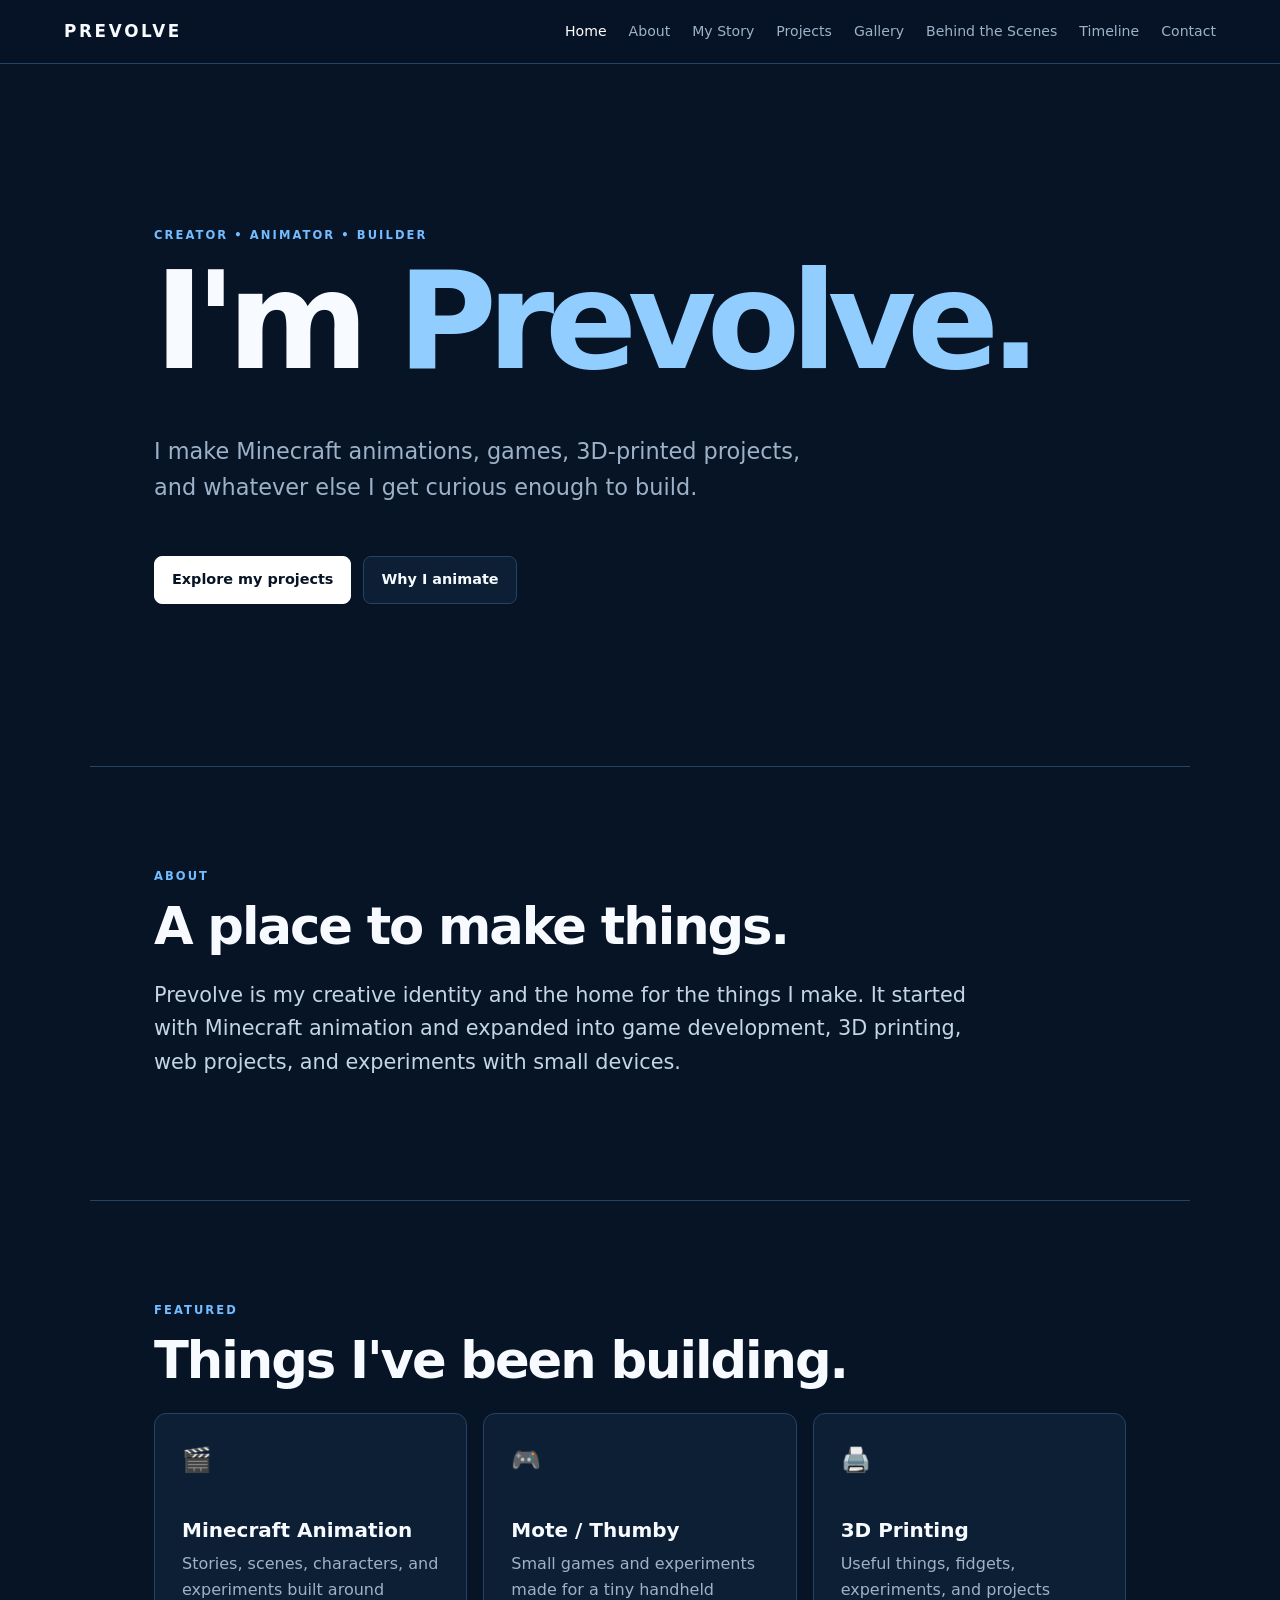
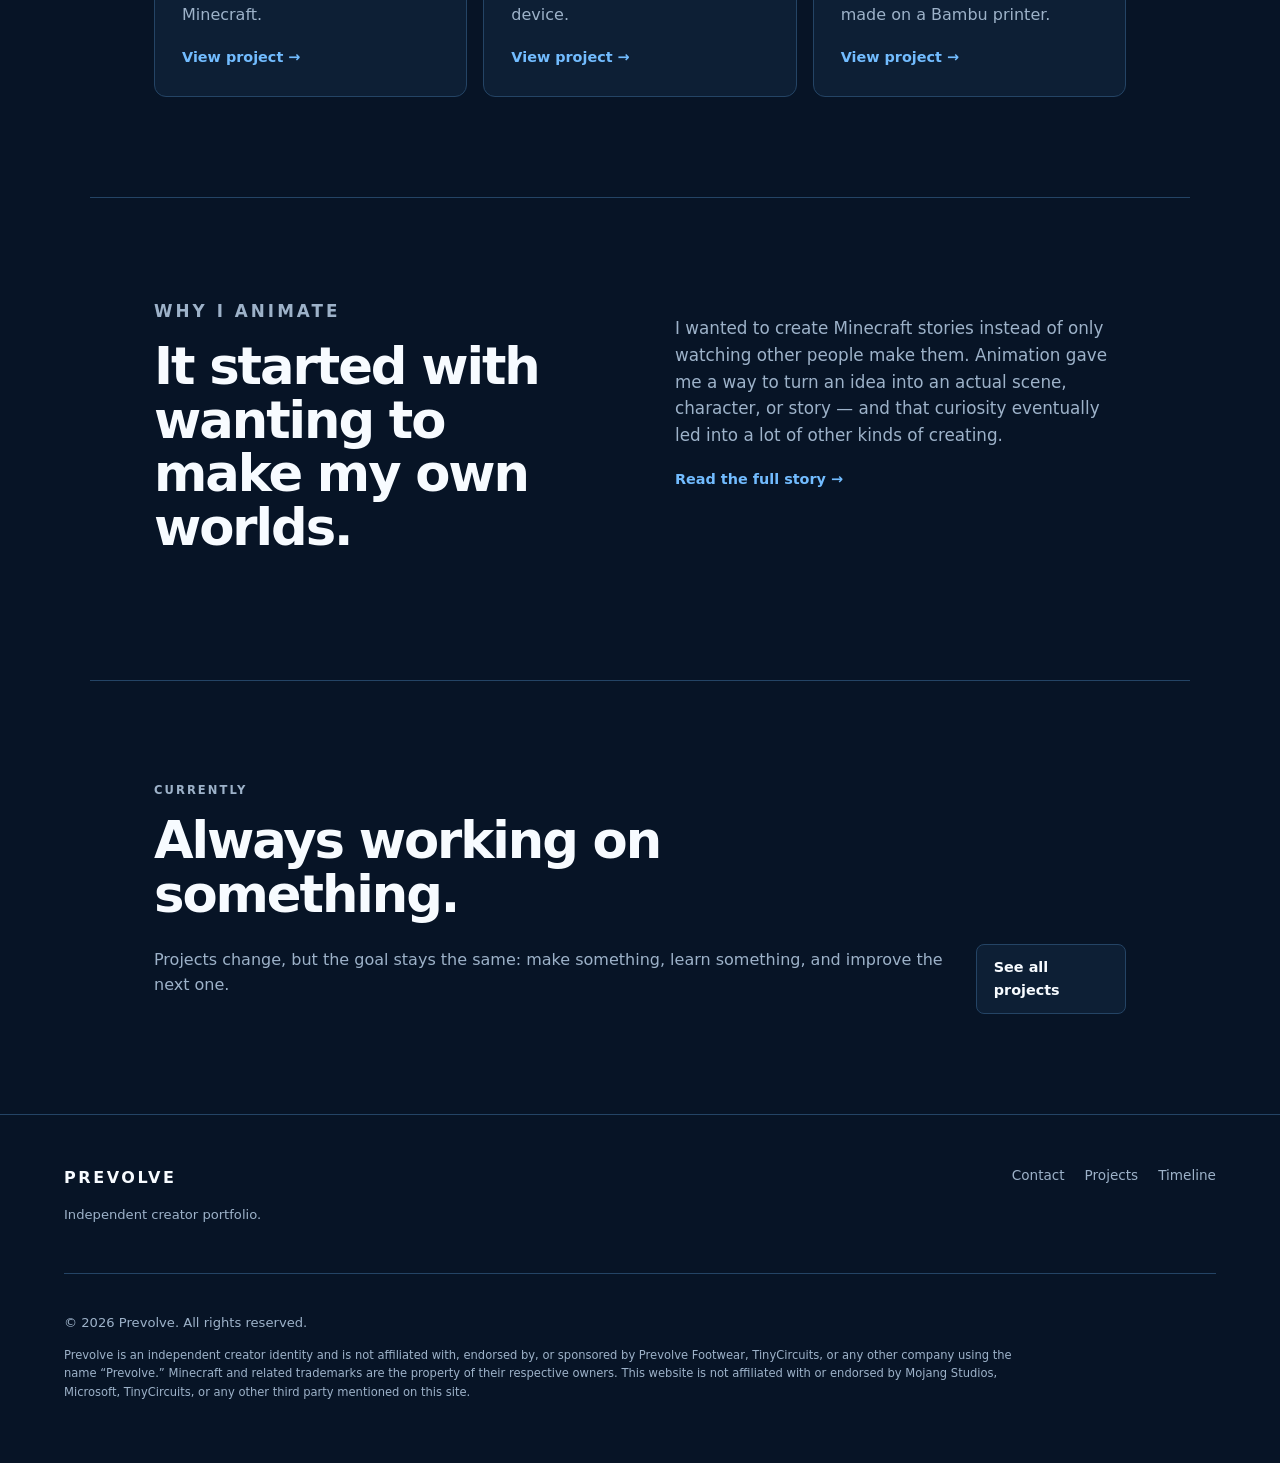
==== index.html @ 98e34e97 "Use matching project icons and add TinyCircuits disclaimer" ====
<!doctype html>
<html lang="en">
<head>
  <meta charset="utf-8">
  <meta name="viewport" content="width=device-width, initial-scale=1">
  <meta name="description" content="About Prevolve — animation, games, 3D printing, and creative projects.">
  <title>Prevolve — Creator & Projects</title>
  <link rel="stylesheet" href="style.css">
</head>
<body>
  <header class="site-header">
    <a class="brand" href="index.html">PREVOLVE</a>
    <button class="menu-toggle" aria-label="Open navigation">☰</button>
    <nav class="nav" aria-label="Main navigation">
      <a class="active" href="index.html">Home</a>
      <a href="about.html">About</a>
      <a href="story.html">My Story</a>
      <a href="projects.html">Projects</a>
      <a href="gallery.html">Gallery</a>
      <a href="behind-the-scenes.html">Behind the Scenes</a>
      <a href="timeline.html">Timeline</a>
      <a href="contact.html">Contact</a>
    </nav>
  </header>

  <main>
    <section class="hero">
      <p class="eyebrow">CREATOR • ANIMATOR • BUILDER</p>
      <h1>I'm <span>Prevolve.</span></h1>
      <p class="hero-text">I make Minecraft animations, games, 3D-printed projects, and whatever else I get curious enough to build.</p>
      <div class="buttons">
        <a class="button primary" href="projects.html">Explore my projects</a>
        <a class="button" href="story.html">Why I animate</a>
      </div>
    </section>

    <section class="section">
      <div class="section-heading"><p class="eyebrow">ABOUT</p><h2>A place to make things.</h2></div>
      <p class="large-copy">Prevolve is my creative identity and the home for the things I make. It started with Minecraft animation and expanded into game development, 3D printing, web projects, and experiments with small devices.</p>
    </section>

    <section class="section">
      <div class="section-heading"><p class="eyebrow">FEATURED</p><h2>Things I've been building.</h2></div>
      <div class="cards three">
        <a class="card" href="projects.html#animation"><span class="card-icon" aria-hidden="true">🎬</span><h3>Minecraft Animation</h3><p>Stories, scenes, characters, and experiments built around Minecraft.</p><span class="card-link">View project →</span></a>
        <a class="card" href="projects.html#mote"><span class="card-icon" aria-hidden="true">🎮</span><h3>Mote / Thumby</h3><p>Small games and experiments made for a tiny handheld device.</p><span class="card-link">View project →</span></a>
        <a class="card" href="projects.html#printing"><span class="card-icon" aria-hidden="true">🖨️</span><h3>3D Printing</h3><p>Useful things, fidgets, experiments, and projects made on a Bambu printer.</p><span class="card-link">View project →</span></a>
      </div>
    </section>

    <section class="section split">
      <div><p class="eyebrow">WHY I ANIMATE</p><h2>It started with wanting to make my own worlds.</h2></div>
      <div><p>I wanted to create Minecraft stories instead of only watching other people make them. Animation gave me a way to turn an idea into an actual scene, character, or story — and that curiosity eventually led into a lot of other kinds of creating.</p><a class="text-link" href="story.html">Read the full story →</a></div>
    </section>

    <section class="section current">
      <div><p class="eyebrow">CURRENTLY</p><h2>Always working on something.</h2><p>Projects change, but the goal stays the same: make something, learn something, and improve the next one.</p></div>
      <a class="button" href="projects.html">See all projects</a>
    </section>
  </main>

  <footer class="site-footer">
    <div><strong>PREVOLVE</strong><p>Independent creator portfolio.</p></div>
    <div class="footer-links"><a href="contact.html">Contact</a><a href="projects.html">Projects</a><a href="timeline.html">Timeline</a></div>
    <div class="disclaimer"><p>© 2026 Prevolve. All rights reserved.</p><p>Prevolve is an independent creator identity and is not affiliated with, endorsed by, or sponsored by Prevolve Footwear, TinyCircuits, or any other company using the name “Prevolve.” Minecraft and related trademarks are the property of their respective owners. This website is not affiliated with or endorsed by Mojang Studios, Microsoft, TinyCircuits, or any other third party mentioned on this site.</p></div>
  </footer>
  <script src="script.js"></script>
</body>
</html>
---- style.css ----
:root{--bg:#071426;--panel:#0d1f35;--panel2:#122a47;--text:#f7fbff;--muted:#9db2c9;--line:#244465;--accent:#55adff;--blue:#318cff}*{box-sizing:border-box}html{scroll-behavior:smooth}body{margin:0;background:var(--bg);color:var(--text);font-family:Inter,ui-sans-serif,system-ui,-apple-system,BlinkMacSystemFont,"Segoe UI",sans-serif;line-height:1.6}a{color:inherit;text-decoration:none}.site-header{position:sticky;top:0;z-index:20;display:flex;align-items:center;justify-content:space-between;padding:18px 5vw;background:rgba(7,20,38,.92);border-bottom:1px solid var(--line);backdrop-filter:blur(14px)}.brand{font-weight:900;letter-spacing:.16em;font-size:1.05rem}.nav{display:flex;gap:22px;align-items:center}.nav a{font-size:.88rem;color:var(--muted);transition:.2s}.nav a:hover,.nav a.active{color:#fff}.menu-toggle{display:none;background:none;border:0;color:#fff;font-size:1.4rem}.hero{min-height:78vh;display:flex;flex-direction:column;justify-content:center;max-width:1100px;margin:auto;padding:90px 5vw}.eyebrow{font-size:.72rem;letter-spacing:.18em;font-weight:800;color:#72bcff;margin:0 0 15px}.hero h1{font-size:clamp(4rem,11vw,8.5rem);line-height:.9;letter-spacing:-.07em;margin:0 0 30px}.hero h1 span{color:#91ceff}.hero-text{font-size:clamp(1.1rem,2vw,1.4rem);color:var(--muted);max-width:680px}.buttons{display:flex;gap:12px;flex-wrap:wrap;margin-top:28px}.button{display:inline-block;border:1px solid var(--line);padding:11px 17px;border-radius:8px;font-weight:700;font-size:.9rem;background:var(--panel);transition:.2s}.button:hover{transform:translateY(-2px);border-color:#4a80b0}.button.primary{background:#fff;color:#071426;border-color:#fff}.section{max-width:1100px;margin:auto;padding:100px 5vw;border-top:1px solid var(--line)}.section-heading h2,.split h2,.current h2{font-size:clamp(2rem,4vw,3.5rem);letter-spacing:-.04em;line-height:1.05;margin:0 0 25px}.large-copy{max-width:850px;color:#c4d5e7;font-size:1.3rem}.cards{display:grid;gap:16px}.cards.three{grid-template-columns:repeat(3,1fr)}.card{background:var(--panel);border:1px solid var(--line);border-radius:12px;padding:27px;transition:.25s;display:flex;flex-direction:column;min-height:270px}.card:hover{transform:translateY(-5px);background:var(--panel2);border-color:#3b6d99}.card-icon{font-size:1.5rem;margin-bottom:auto;color:#70bbff}.card h3{font-size:1.25rem;margin:35px 0 5px}.card p{color:var(--muted);margin:0 0 18px}.card-link,.text-link{font-weight:700;font-size:.9rem;color:#72bcff}.split{display:grid;grid-template-columns:1fr 1fr;gap:70px}.split p{color:var(--muted);font-size:1.05rem}.current{display:flex;justify-content:space-between;align-items:end;gap:30px}.current p{color:var(--muted)}.site-footer{border-top:1px solid var(--line);padding:50px 5vw;display:grid;grid-template-columns:1fr auto;gap:35px;max-width:1300px;margin:auto}.site-footer strong{letter-spacing:.16em}.site-footer p{color:var(--muted);font-size:.82rem}.footer-links{display:flex;gap:20px;align-items:start}.footer-links a{font-size:.85rem;color:var(--muted)}.footer-links a:hover{color:#fff}.disclaimer{grid-column:1/-1;border-top:1px solid var(--line);padding-top:25px}.disclaimer p:last-child{font-size:.72rem;max-width:950px}@media(max-width:800px){.menu-toggle{display:block}.nav{display:none;position:absolute;left:0;right:0;top:65px;background:var(--bg);border-bottom:1px solid var(--line);padding:18px 5vw;flex-direction:column;align-items:flex-start}.nav.open{display:flex}.cards.three,.split{grid-template-columns:1fr}.current{display:block}.current .button{margin-top:20px}.site-footer{grid-template-columns:1fr}.footer-links{flex-wrap:wrap}.hero{min-height:70vh;padding-top:65px}}
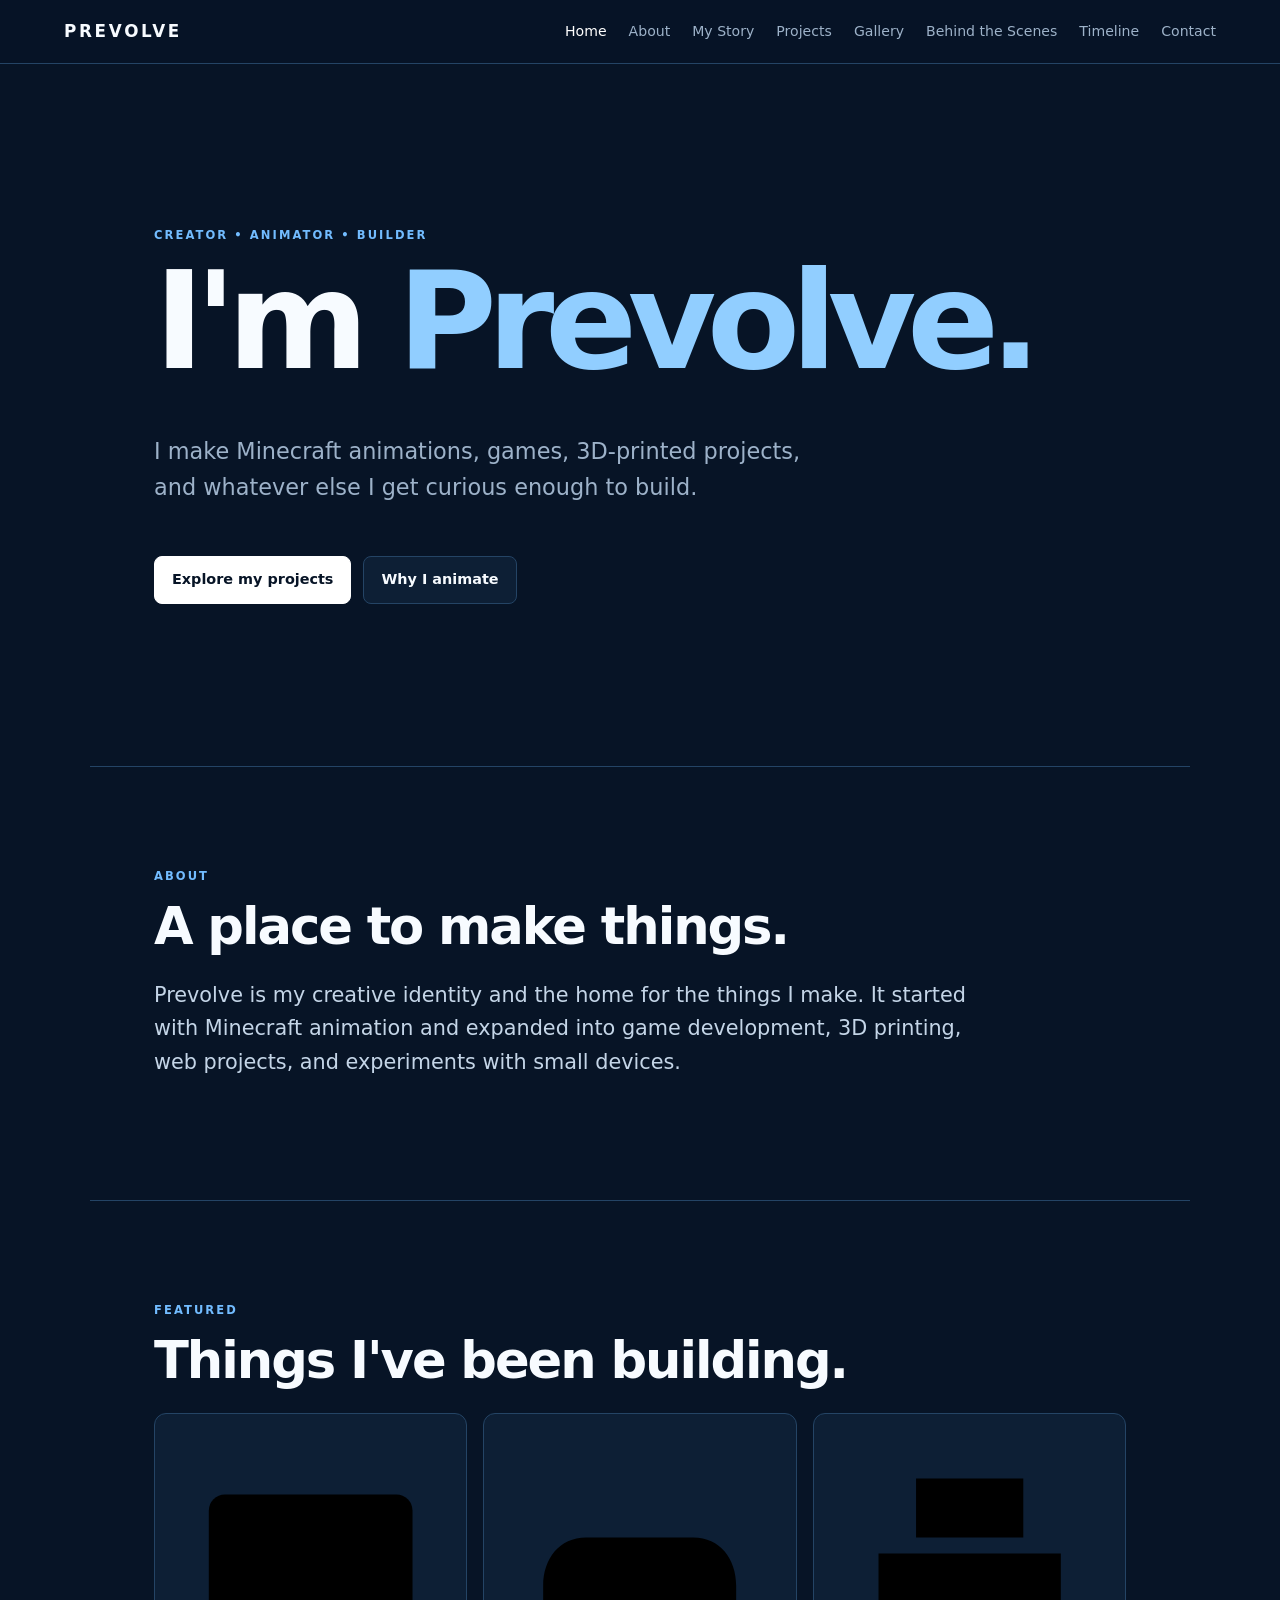
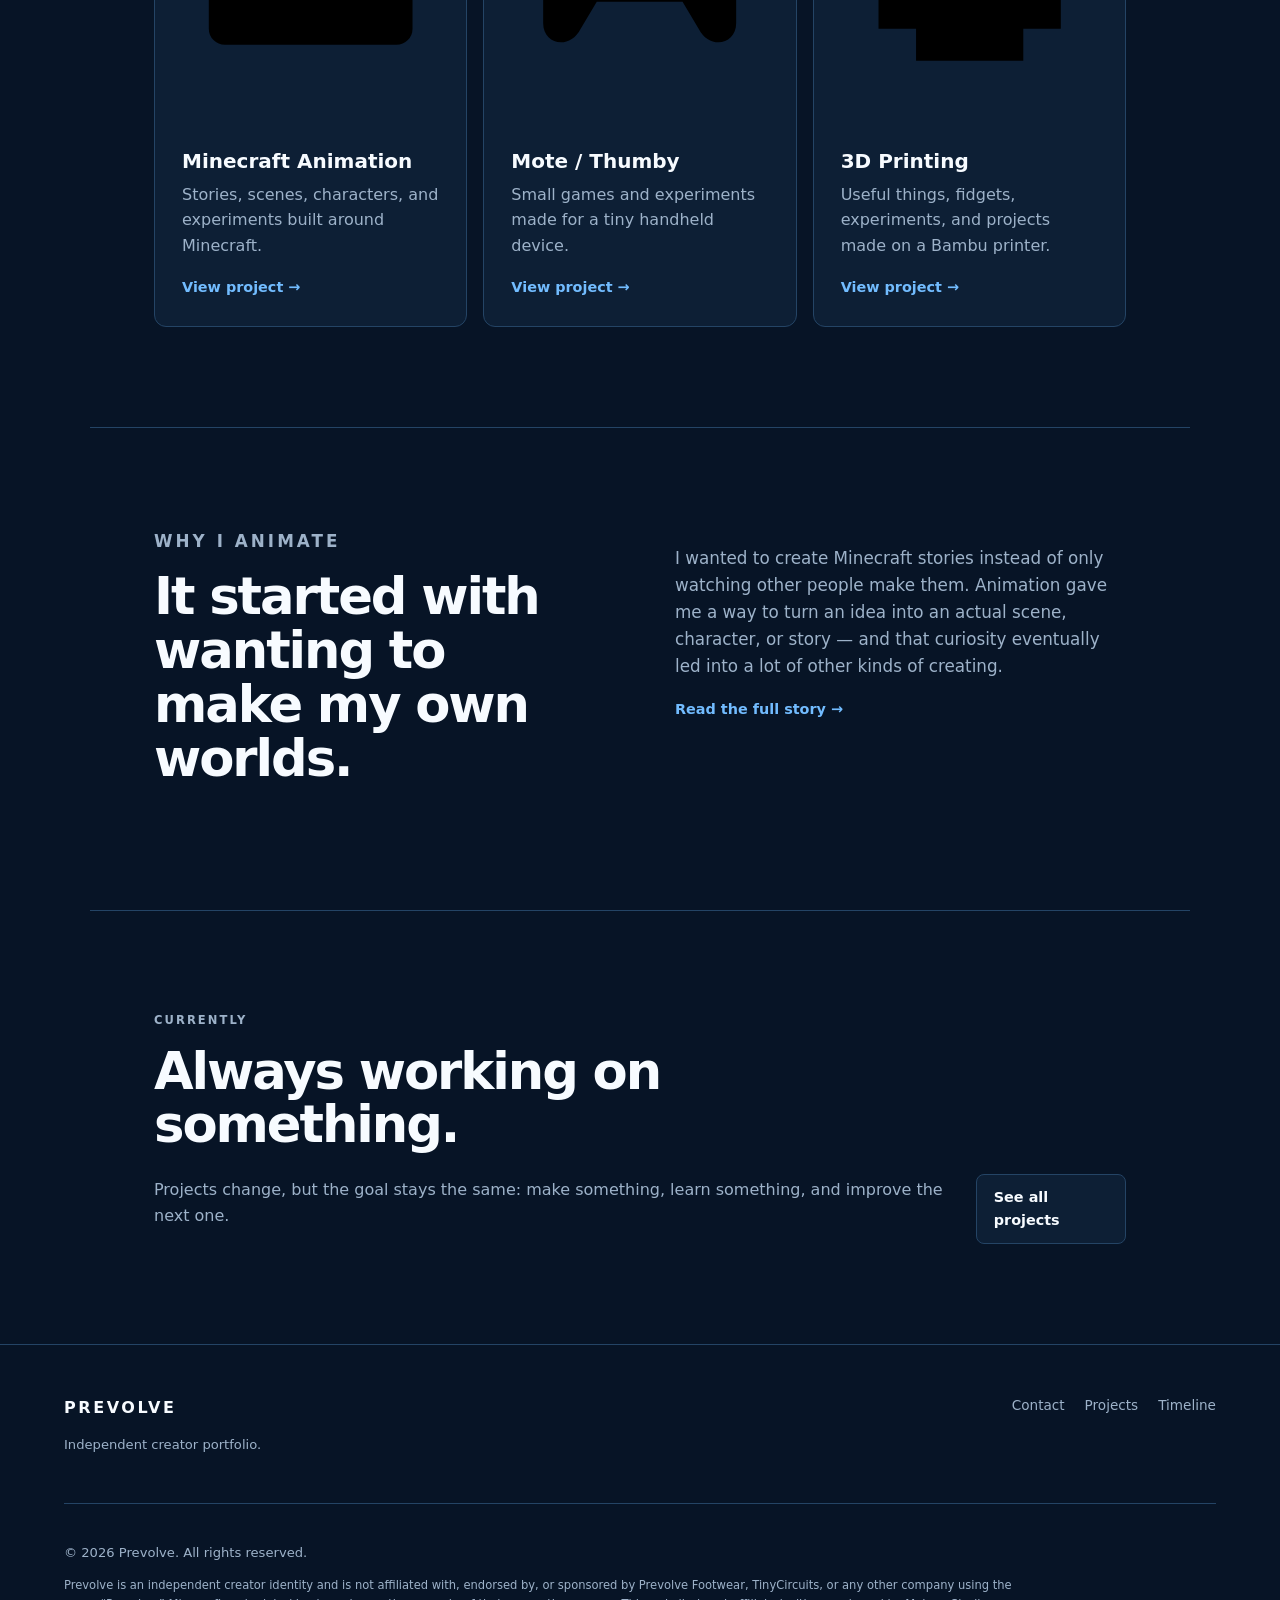
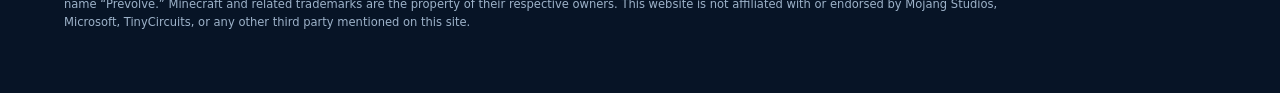
==== commit d245cf19: "Replace project emojis with clean line icons" ====
--- a/index.html
+++ b/index.html
@@ -42,9 +42,9 @@
     <section class="section">
       <div class="section-heading"><p class="eyebrow">FEATURED</p><h2>Things I've been building.</h2></div>
       <div class="cards three">
-        <a class="card" href="projects.html#animation"><span class="card-icon" aria-hidden="true">🎬</span><h3>Minecraft Animation</h3><p>Stories, scenes, characters, and experiments built around Minecraft.</p><span class="card-link">View project →</span></a>
-        <a class="card" href="projects.html#mote"><span class="card-icon" aria-hidden="true">🎮</span><h3>Mote / Thumby</h3><p>Small games and experiments made for a tiny handheld device.</p><span class="card-link">View project →</span></a>
-        <a class="card" href="projects.html#printing"><span class="card-icon" aria-hidden="true">🖨️</span><h3>3D Printing</h3><p>Useful things, fidgets, experiments, and projects made on a Bambu printer.</p><span class="card-link">View project →</span></a>
+        <a class="card" href="projects.html#animation"><span class="card-icon icon-film" aria-hidden="true"><svg viewBox="0 0 48 48"><rect x="5" y="10" width="38" height="28" rx="3"/><path d="M12 10v28M36 10v28M5 18h7M5 30h7M36 18h7M36 30h7"/></svg></span><h3>Minecraft Animation</h3><p>Stories, scenes, characters, and experiments built around Minecraft.</p><span class="card-link">View project →</span></a>
+        <a class="card" href="projects.html#mote"><span class="card-icon icon-controller" aria-hidden="true"><svg viewBox="0 0 48 48"><path d="M14 18h20c5 0 8 4 8 9v7c0 4-5 5-7 1l-3-5H16l-3 5c-2 4-7 3-7-1v-7c0-5 3-9 8-9Z"/><path d="M14 24v8M10 28h8M32 25h.1M36 29h.1"/></svg></span><h3>Mote / Thumby</h3><p>Small games and experiments made for a tiny handheld device.</p><span class="card-link">View project →</span></a>
+        <a class="card" href="projects.html#printing"><span class="card-icon icon-printer" aria-hidden="true"><svg viewBox="0 0 48 48"><path d="M14 18V7h20v11M11 35H7V21h34v14h-4"/><path d="M14 30h20v11H14zM17 7h14"/><circle cx="35" cy="25" r="1.5"/></svg></span><h3>3D Printing</h3><p>Useful things, fidgets, experiments, and projects made on a Bambu printer.</p><span class="card-link">View project →</span></a>
       </div>
     </section>
 
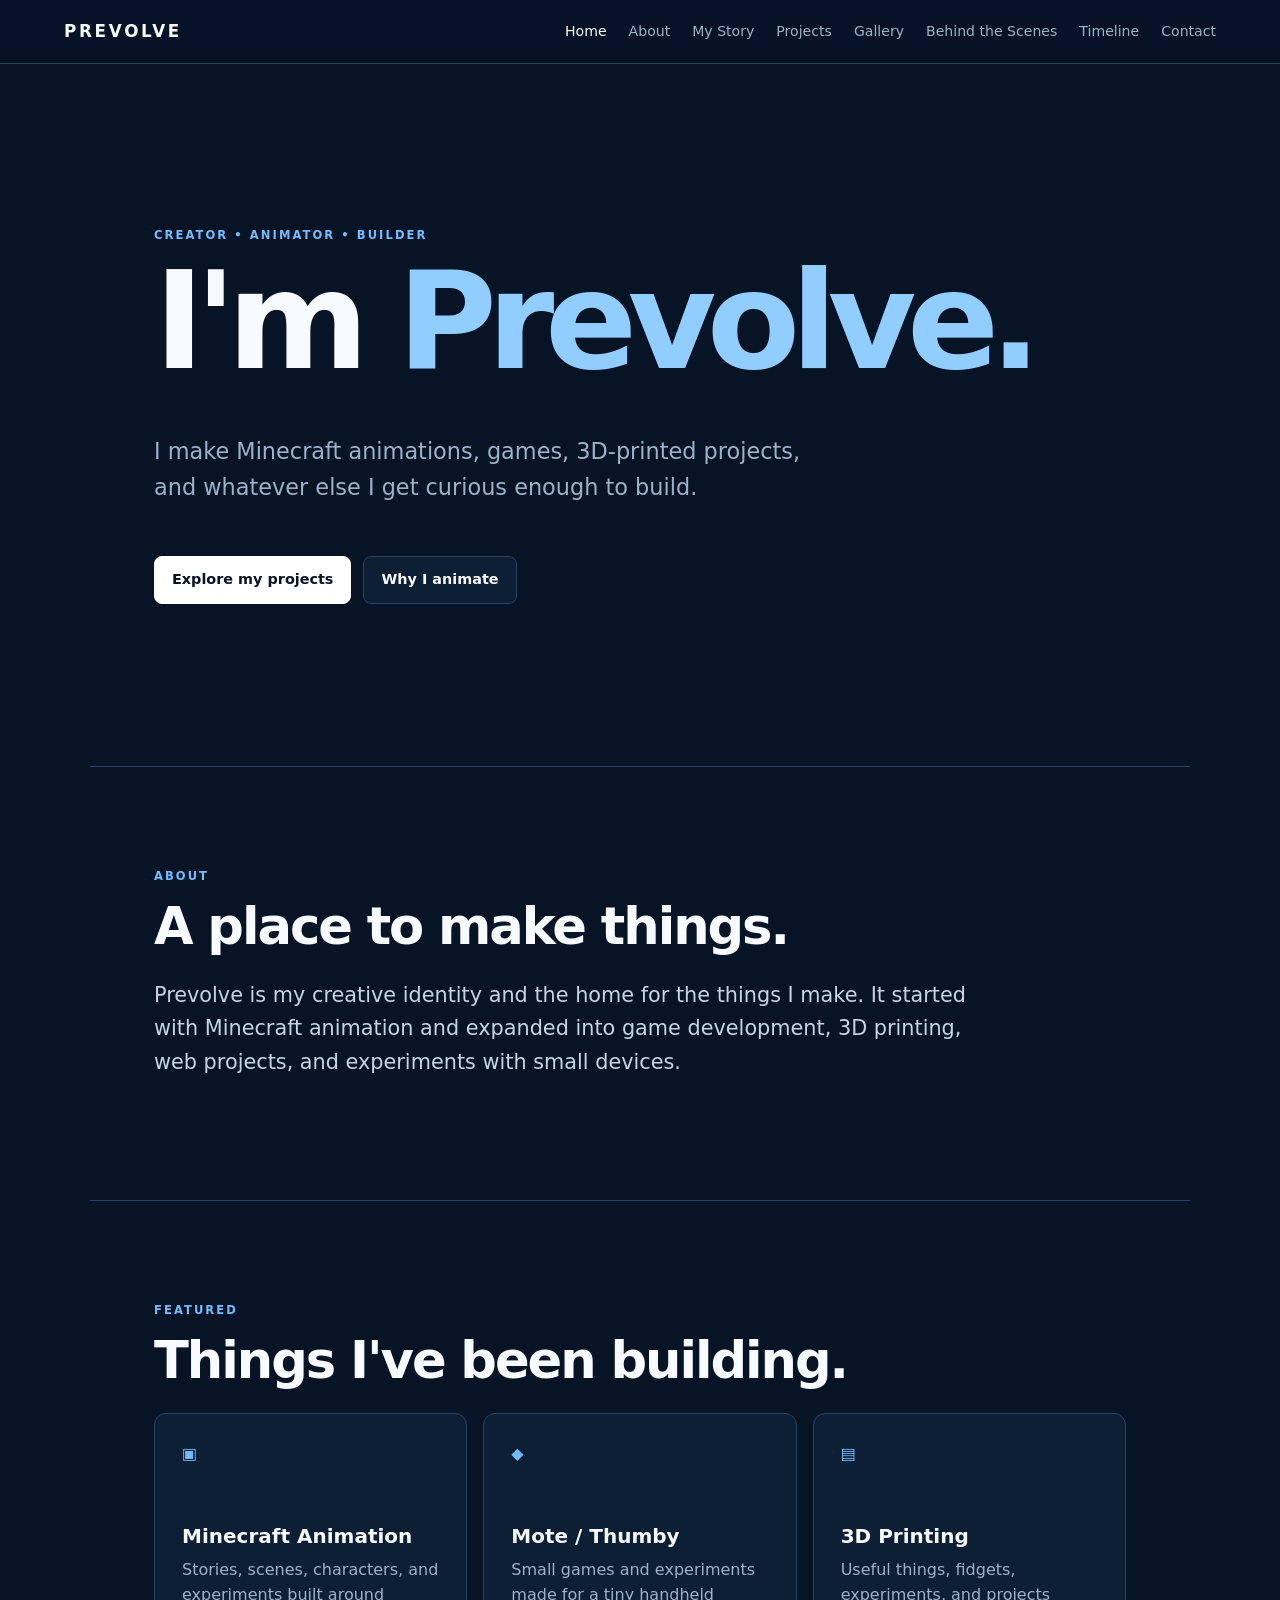
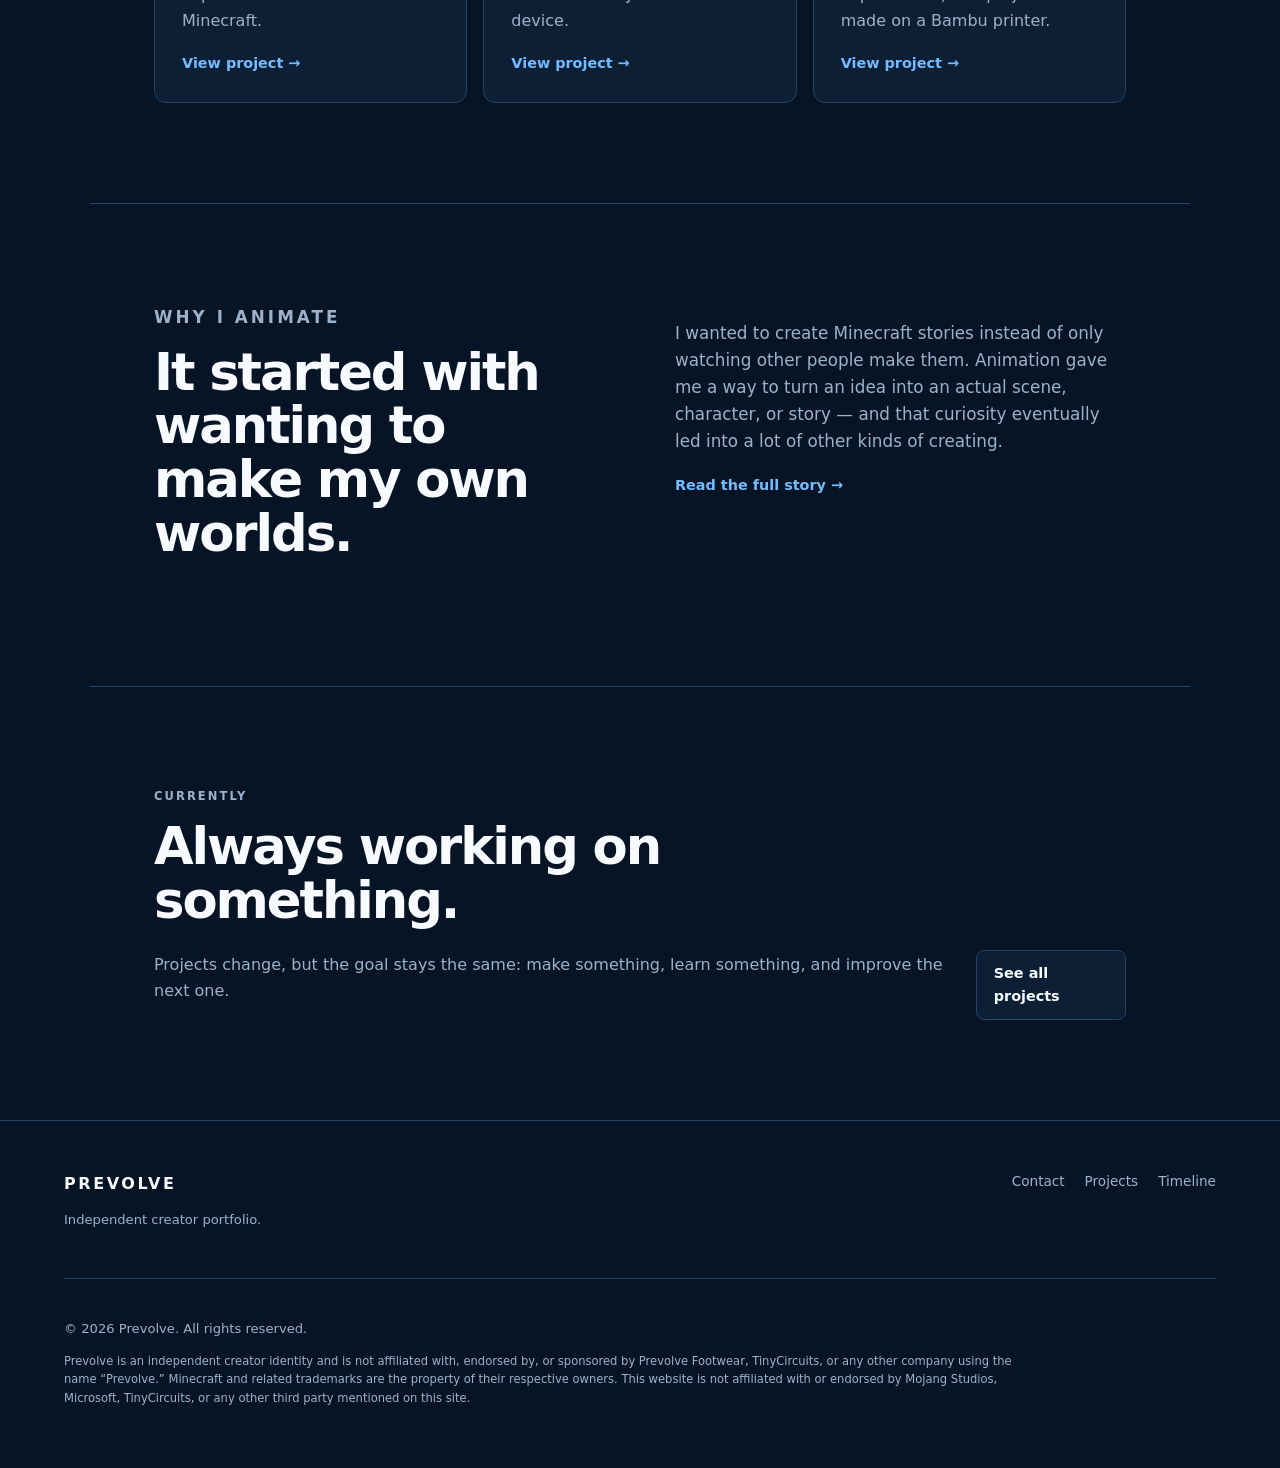
==== commit a1656cac: "Use compact white project symbols" ====
--- a/index.html
+++ b/index.html
@@ -1,69 +1,19 @@
 <!doctype html>
 <html lang="en">
 <head>
-  <meta charset="utf-8">
-  <meta name="viewport" content="width=device-width, initial-scale=1">
-  <meta name="description" content="About Prevolve — animation, games, 3D printing, and creative projects.">
-  <title>Prevolve — Creator & Projects</title>
-  <link rel="stylesheet" href="style.css">
-</head>
-<body>
-  <header class="site-header">
-    <a class="brand" href="index.html">PREVOLVE</a>
-    <button class="menu-toggle" aria-label="Open navigation">☰</button>
-    <nav class="nav" aria-label="Main navigation">
-      <a class="active" href="index.html">Home</a>
-      <a href="about.html">About</a>
-      <a href="story.html">My Story</a>
-      <a href="projects.html">Projects</a>
-      <a href="gallery.html">Gallery</a>
-      <a href="behind-the-scenes.html">Behind the Scenes</a>
-      <a href="timeline.html">Timeline</a>
-      <a href="contact.html">Contact</a>
-    </nav>
-  </header>
-
-  <main>
-    <section class="hero">
-      <p class="eyebrow">CREATOR • ANIMATOR • BUILDER</p>
-      <h1>I'm <span>Prevolve.</span></h1>
-      <p class="hero-text">I make Minecraft animations, games, 3D-printed projects, and whatever else I get curious enough to build.</p>
-      <div class="buttons">
-        <a class="button primary" href="projects.html">Explore my projects</a>
-        <a class="button" href="story.html">Why I animate</a>
-      </div>
-    </section>
-
-    <section class="section">
-      <div class="section-heading"><p class="eyebrow">ABOUT</p><h2>A place to make things.</h2></div>
-      <p class="large-copy">Prevolve is my creative identity and the home for the things I make. It started with Minecraft animation and expanded into game development, 3D printing, web projects, and experiments with small devices.</p>
-    </section>
-
-    <section class="section">
-      <div class="section-heading"><p class="eyebrow">FEATURED</p><h2>Things I've been building.</h2></div>
-      <div class="cards three">
-        <a class="card" href="projects.html#animation"><span class="card-icon icon-film" aria-hidden="true"><svg viewBox="0 0 48 48"><rect x="5" y="10" width="38" height="28" rx="3"/><path d="M12 10v28M36 10v28M5 18h7M5 30h7M36 18h7M36 30h7"/></svg></span><h3>Minecraft Animation</h3><p>Stories, scenes, characters, and experiments built around Minecraft.</p><span class="card-link">View project →</span></a>
-        <a class="card" href="projects.html#mote"><span class="card-icon icon-controller" aria-hidden="true"><svg viewBox="0 0 48 48"><path d="M14 18h20c5 0 8 4 8 9v7c0 4-5 5-7 1l-3-5H16l-3 5c-2 4-7 3-7-1v-7c0-5 3-9 8-9Z"/><path d="M14 24v8M10 28h8M32 25h.1M36 29h.1"/></svg></span><h3>Mote / Thumby</h3><p>Small games and experiments made for a tiny handheld device.</p><span class="card-link">View project →</span></a>
-        <a class="card" href="projects.html#printing"><span class="card-icon icon-printer" aria-hidden="true"><svg viewBox="0 0 48 48"><path d="M14 18V7h20v11M11 35H7V21h34v14h-4"/><path d="M14 30h20v11H14zM17 7h14"/><circle cx="35" cy="25" r="1.5"/></svg></span><h3>3D Printing</h3><p>Useful things, fidgets, experiments, and projects made on a Bambu printer.</p><span class="card-link">View project →</span></a>
-      </div>
-    </section>
-
-    <section class="section split">
-      <div><p class="eyebrow">WHY I ANIMATE</p><h2>It started with wanting to make my own worlds.</h2></div>
-      <div><p>I wanted to create Minecraft stories instead of only watching other people make them. Animation gave me a way to turn an idea into an actual scene, character, or story — and that curiosity eventually led into a lot of other kinds of creating.</p><a class="text-link" href="story.html">Read the full story →</a></div>
-    </section>
-
-    <section class="section current">
-      <div><p class="eyebrow">CURRENTLY</p><h2>Always working on something.</h2><p>Projects change, but the goal stays the same: make something, learn something, and improve the next one.</p></div>
-      <a class="button" href="projects.html">See all projects</a>
-    </section>
-  </main>
-
-  <footer class="site-footer">
-    <div><strong>PREVOLVE</strong><p>Independent creator portfolio.</p></div>
-    <div class="footer-links"><a href="contact.html">Contact</a><a href="projects.html">Projects</a><a href="timeline.html">Timeline</a></div>
-    <div class="disclaimer"><p>© 2026 Prevolve. All rights reserved.</p><p>Prevolve is an independent creator identity and is not affiliated with, endorsed by, or sponsored by Prevolve Footwear, TinyCircuits, or any other company using the name “Prevolve.” Minecraft and related trademarks are the property of their respective owners. This website is not affiliated with or endorsed by Mojang Studios, Microsoft, TinyCircuits, or any other third party mentioned on this site.</p></div>
-  </footer>
-  <script src="script.js"></script>
-</body>
-</html>+  <meta charset="utf-8"><meta name="viewport" content="width=device-width, initial-scale=1">
+  <meta name="description" content="About Prevolve — animation, games, 3D printing, and creative projects."><title>Prevolve — Creator & Projects</title><link rel="stylesheet" href="style.css">
+</head><body>
+<header class="site-header"><a class="brand" href="index.html">PREVOLVE</a><button class="menu-toggle" aria-label="Open navigation">☰</button><nav class="nav" aria-label="Main navigation"><a class="active" href="index.html">Home</a><a href="about.html">About</a><a href="story.html">My Story</a><a href="projects.html">Projects</a><a href="gallery.html">Gallery</a><a href="behind-the-scenes.html">Behind the Scenes</a><a href="timeline.html">Timeline</a><a href="contact.html">Contact</a></nav></header>
+<main>
+<section class="hero"><p class="eyebrow">CREATOR • ANIMATOR • BUILDER</p><h1>I'm <span>Prevolve.</span></h1><p class="hero-text">I make Minecraft animations, games, 3D-printed projects, and whatever else I get curious enough to build.</p><div class="buttons"><a class="button primary" href="projects.html">Explore my projects</a><a class="button" href="story.html">Why I animate</a></div></section>
+<section class="section"><div class="section-heading"><p class="eyebrow">ABOUT</p><h2>A place to make things.</h2></div><p class="large-copy">Prevolve is my creative identity and the home for the things I make. It started with Minecraft animation and expanded into game development, 3D printing, web projects, and experiments with small devices.</p></section>
+<section class="section"><div class="section-heading"><p class="eyebrow">FEATURED</p><h2>Things I've been building.</h2></div><div class="cards three">
+<a class="card" href="projects.html#animation"><span class="card-icon">▣</span><h3>Minecraft Animation</h3><p>Stories, scenes, characters, and experiments built around Minecraft.</p><span class="card-link">View project →</span></a>
+<a class="card" href="projects.html#mote"><span class="card-icon">◆</span><h3>Mote / Thumby</h3><p>Small games and experiments made for a tiny handheld device.</p><span class="card-link">View project →</span></a>
+<a class="card" href="projects.html#printing"><span class="card-icon">▤</span><h3>3D Printing</h3><p>Useful things, fidgets, experiments, and projects made on a Bambu printer.</p><span class="card-link">View project →</span></a>
+</div></section>
+<section class="section split"><div><p class="eyebrow">WHY I ANIMATE</p><h2>It started with wanting to make my own worlds.</h2></div><div><p>I wanted to create Minecraft stories instead of only watching other people make them. Animation gave me a way to turn an idea into an actual scene, character, or story — and that curiosity eventually led into a lot of other kinds of creating.</p><a class="text-link" href="story.html">Read the full story →</a></div></section>
+<section class="section current"><div><p class="eyebrow">CURRENTLY</p><h2>Always working on something.</h2><p>Projects change, but the goal stays the same: make something, learn something, and improve the next one.</p></div><a class="button" href="projects.html">See all projects</a></section>
+</main>
+<footer class="site-footer"><div><strong>PREVOLVE</strong><p>Independent creator portfolio.</p></div><div class="footer-links"><a href="contact.html">Contact</a><a href="projects.html">Projects</a><a href="timeline.html">Timeline</a></div><div class="disclaimer"><p>© 2026 Prevolve. All rights reserved.</p><p>Prevolve is an independent creator identity and is not affiliated with, endorsed by, or sponsored by Prevolve Footwear, TinyCircuits, or any other company using the name “Prevolve.” Minecraft and related trademarks are the property of their respective owners. This website is not affiliated with or endorsed by Mojang Studios, Microsoft, TinyCircuits, or any other third party mentioned on this site.</p></div></footer><script src="script.js"></script></body></html>
--- a/style.css
+++ b/style.css
@@ -1 +1 @@
-:root{--bg:#071426;--panel:#0d1f35;--panel2:#122a47;--text:#f7fbff;--muted:#9db2c9;--line:#244465;--accent:#55adff;--blue:#318cff}*{box-sizing:border-box}html{scroll-behavior:smooth}body{margin:0;background:var(--bg);color:var(--text);font-family:Inter,ui-sans-serif,system-ui,-apple-system,BlinkMacSystemFont,"Segoe UI",sans-serif;line-height:1.6}a{color:inherit;text-decoration:none}.site-header{position:sticky;top:0;z-index:20;display:flex;align-items:center;justify-content:space-between;padding:18px 5vw;background:rgba(7,20,38,.92);border-bottom:1px solid var(--line);backdrop-filter:blur(14px)}.brand{font-weight:900;letter-spacing:.16em;font-size:1.05rem}.nav{display:flex;gap:22px;align-items:center}.nav a{font-size:.88rem;color:var(--muted);transition:.2s}.nav a:hover,.nav a.active{color:#fff}.menu-toggle{display:none;background:none;border:0;color:#fff;font-size:1.4rem}.hero{min-height:78vh;display:flex;flex-direction:column;justify-content:center;max-width:1100px;margin:auto;padding:90px 5vw}.eyebrow{font-size:.72rem;letter-spacing:.18em;font-weight:800;color:#72bcff;margin:0 0 15px}.hero h1{font-size:clamp(4rem,11vw,8.5rem);line-height:.9;letter-spacing:-.07em;margin:0 0 30px}.hero h1 span{color:#91ceff}.hero-text{font-size:clamp(1.1rem,2vw,1.4rem);color:var(--muted);max-width:680px}.buttons{display:flex;gap:12px;flex-wrap:wrap;margin-top:28px}.button{display:inline-block;border:1px solid var(--line);padding:11px 17px;border-radius:8px;font-weight:700;font-size:.9rem;background:var(--panel);transition:.2s}.button:hover{transform:translateY(-2px);border-color:#4a80b0}.button.primary{background:#fff;color:#071426;border-color:#fff}.section{max-width:1100px;margin:auto;padding:100px 5vw;border-top:1px solid var(--line)}.section-heading h2,.split h2,.current h2{font-size:clamp(2rem,4vw,3.5rem);letter-spacing:-.04em;line-height:1.05;margin:0 0 25px}.large-copy{max-width:850px;color:#c4d5e7;font-size:1.3rem}.cards{display:grid;gap:16px}.cards.three{grid-template-columns:repeat(3,1fr)}.card{background:var(--panel);border:1px solid var(--line);border-radius:12px;padding:27px;transition:.25s;display:flex;flex-direction:column;min-height:270px}.card:hover{transform:translateY(-5px);background:var(--panel2);border-color:#3b6d99}.card-icon{font-size:1.5rem;margin-bottom:auto;color:#70bbff}.card h3{font-size:1.25rem;margin:35px 0 5px}.card p{color:var(--muted);margin:0 0 18px}.card-link,.text-link{font-weight:700;font-size:.9rem;color:#72bcff}.split{display:grid;grid-template-columns:1fr 1fr;gap:70px}.split p{color:var(--muted);font-size:1.05rem}.current{display:flex;justify-content:space-between;align-items:end;gap:30px}.current p{color:var(--muted)}.site-footer{border-top:1px solid var(--line);padding:50px 5vw;display:grid;grid-template-columns:1fr auto;gap:35px;max-width:1300px;margin:auto}.site-footer strong{letter-spacing:.16em}.site-footer p{color:var(--muted);font-size:.82rem}.footer-links{display:flex;gap:20px;align-items:start}.footer-links a{font-size:.85rem;color:var(--muted)}.footer-links a:hover{color:#fff}.disclaimer{grid-column:1/-1;border-top:1px solid var(--line);padding-top:25px}.disclaimer p:last-child{font-size:.72rem;max-width:950px}@media(max-width:800px){.menu-toggle{display:block}.nav{display:none;position:absolute;left:0;right:0;top:65px;background:var(--bg);border-bottom:1px solid var(--line);padding:18px 5vw;flex-direction:column;align-items:flex-start}.nav.open{display:flex}.cards.three,.split{grid-template-columns:1fr}.current{display:block}.current .button{margin-top:20px}.site-footer{grid-template-columns:1fr}.footer-links{flex-wrap:wrap}.hero{min-height:70vh;padding-top:65px}}+:root{--bg:#071426;--panel:#0d1f35;--panel2:#122a47;--text:#f7fbff;--muted:#9db2c9;--line:#244465;--accent:#55adff;--blue:#318cff}*{box-sizing:border-box}html{scroll-behavior:smooth}body{margin:0;background:var(--bg);color:var(--text);font-family:Inter,ui-sans-serif,system-ui,-apple-system,BlinkMacSystemFont,"Segoe UI",sans-serif;line-height:1.6}a{color:inherit;text-decoration:none}.site-header{position:sticky;top:0;z-index:20;display:flex;align-items:center;justify-content:space-between;padding:18px 5vw;background:rgba(7,20,38,.92);border-bottom:1px solid var(--line);backdrop-filter:blur(14px)}.brand{font-weight:900;letter-spacing:.16em;font-size:1.05rem}.nav{display:flex;gap:22px;align-items:center}.nav a{font-size:.88rem;color:var(--muted);transition:.2s}.nav a:hover,.nav a.active{color:#fff}.menu-toggle{display:none;background:none;border:0;color:#fff;font-size:1.4rem}.hero{min-height:78vh;display:flex;flex-direction:column;justify-content:center;max-width:1100px;margin:auto;padding:90px 5vw}.eyebrow{font-size:.72rem;letter-spacing:.18em;font-weight:800;color:#72bcff;margin:0 0 15px}.hero h1{font-size:clamp(4rem,11vw,8.5rem);line-height:.9;letter-spacing:-.07em;margin:0 0 30px}.hero h1 span{color:#91ceff}.hero-text{font-size:clamp(1.1rem,2vw,1.4rem);color:var(--muted);max-width:680px}.buttons{display:flex;gap:12px;flex-wrap:wrap;margin-top:28px}.button{display:inline-block;border:1px solid var(--line);padding:11px 17px;border-radius:8px;font-weight:700;font-size:.9rem;background:var(--panel);transition:.2s}.button:hover{transform:translateY(-2px);border-color:#4a80b0}.button.primary{background:#fff;color:#071426;border-color:#fff}.section{max-width:1100px;margin:auto;padding:100px 5vw;border-top:1px solid var(--line)}.section-heading h2,.split h2,.current h2{font-size:clamp(2rem,4vw,3.5rem);letter-spacing:-.04em;line-height:1.05;margin:0 0 25px}.large-copy{max-width:850px;color:#c4d5e7;font-size:1.3rem}.cards{display:grid;gap:16px}.cards.three{grid-template-columns:repeat(3,1fr)}.card{background:var(--panel);border:1px solid var(--line);border-radius:12px;padding:27px;transition:.25s;display:flex;flex-direction:column;min-height:270px}.card:hover{transform:translateY(-5px);background:var(--panel2);border-color:#3b6d99}.card-icon{width:44px;height:44px;margin-bottom:auto;color:#70bbff}.card-icon svg{width:100%;height:100%;fill:none;stroke:currentColor;stroke-width:2;stroke-linecap:round;stroke-linejoin:round}.card h3{font-size:1.25rem;margin:35px 0 5px}.card p{color:var(--muted);margin:0 0 18px}.card-link,.text-link{font-weight:700;font-size:.9rem;color:#72bcff}.split{display:grid;grid-template-columns:1fr 1fr;gap:70px}.split p{color:var(--muted);font-size:1.05rem}.current{display:flex;justify-content:space-between;align-items:end;gap:30px}.current p{color:var(--muted)}.site-footer{border-top:1px solid var(--line);padding:50px 5vw;display:grid;grid-template-columns:1fr auto;gap:35px;max-width:1300px;margin:auto}.site-footer strong{letter-spacing:.16em}.site-footer p{color:var(--muted);font-size:.82rem}.footer-links{display:flex;gap:20px;align-items:start}.footer-links a{font-size:.85rem;color:var(--muted)}.footer-links a:hover{color:#fff}.disclaimer{grid-column:1/-1;border-top:1px solid var(--line);padding-top:25px}.disclaimer p:last-child{font-size:.72rem;max-width:950px}@media(max-width:800px){.menu-toggle{display:block}.nav{display:none;position:absolute;left:0;right:0;top:65px;background:var(--bg);border-bottom:1px solid var(--line);padding:18px 5vw;flex-direction:column;align-items:flex-start}.nav.open{display:flex}.cards.three,.split{grid-template-columns:1fr}.current{display:block}.current .button{margin-top:20px}.site-footer{grid-template-columns:1fr}.footer-links{flex-wrap:wrap}.hero{min-height:70vh;padding-top:65px}}
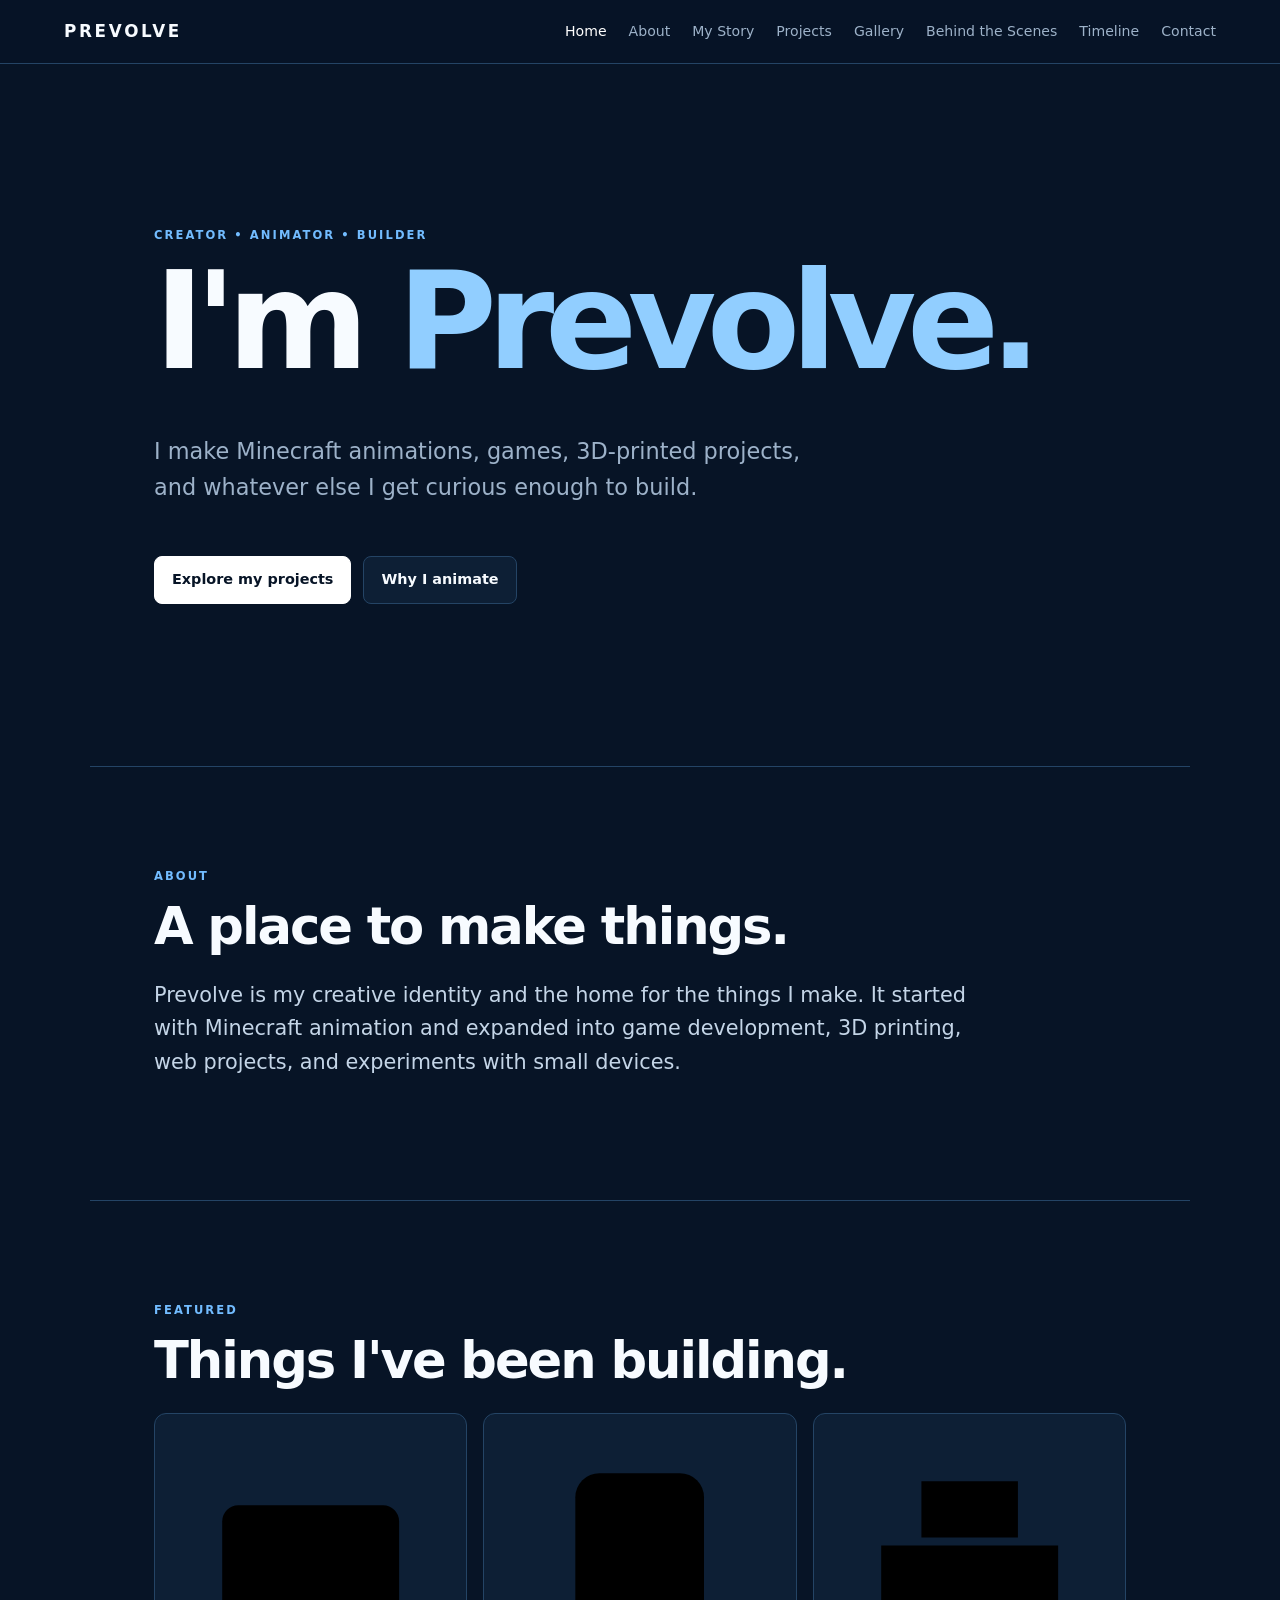
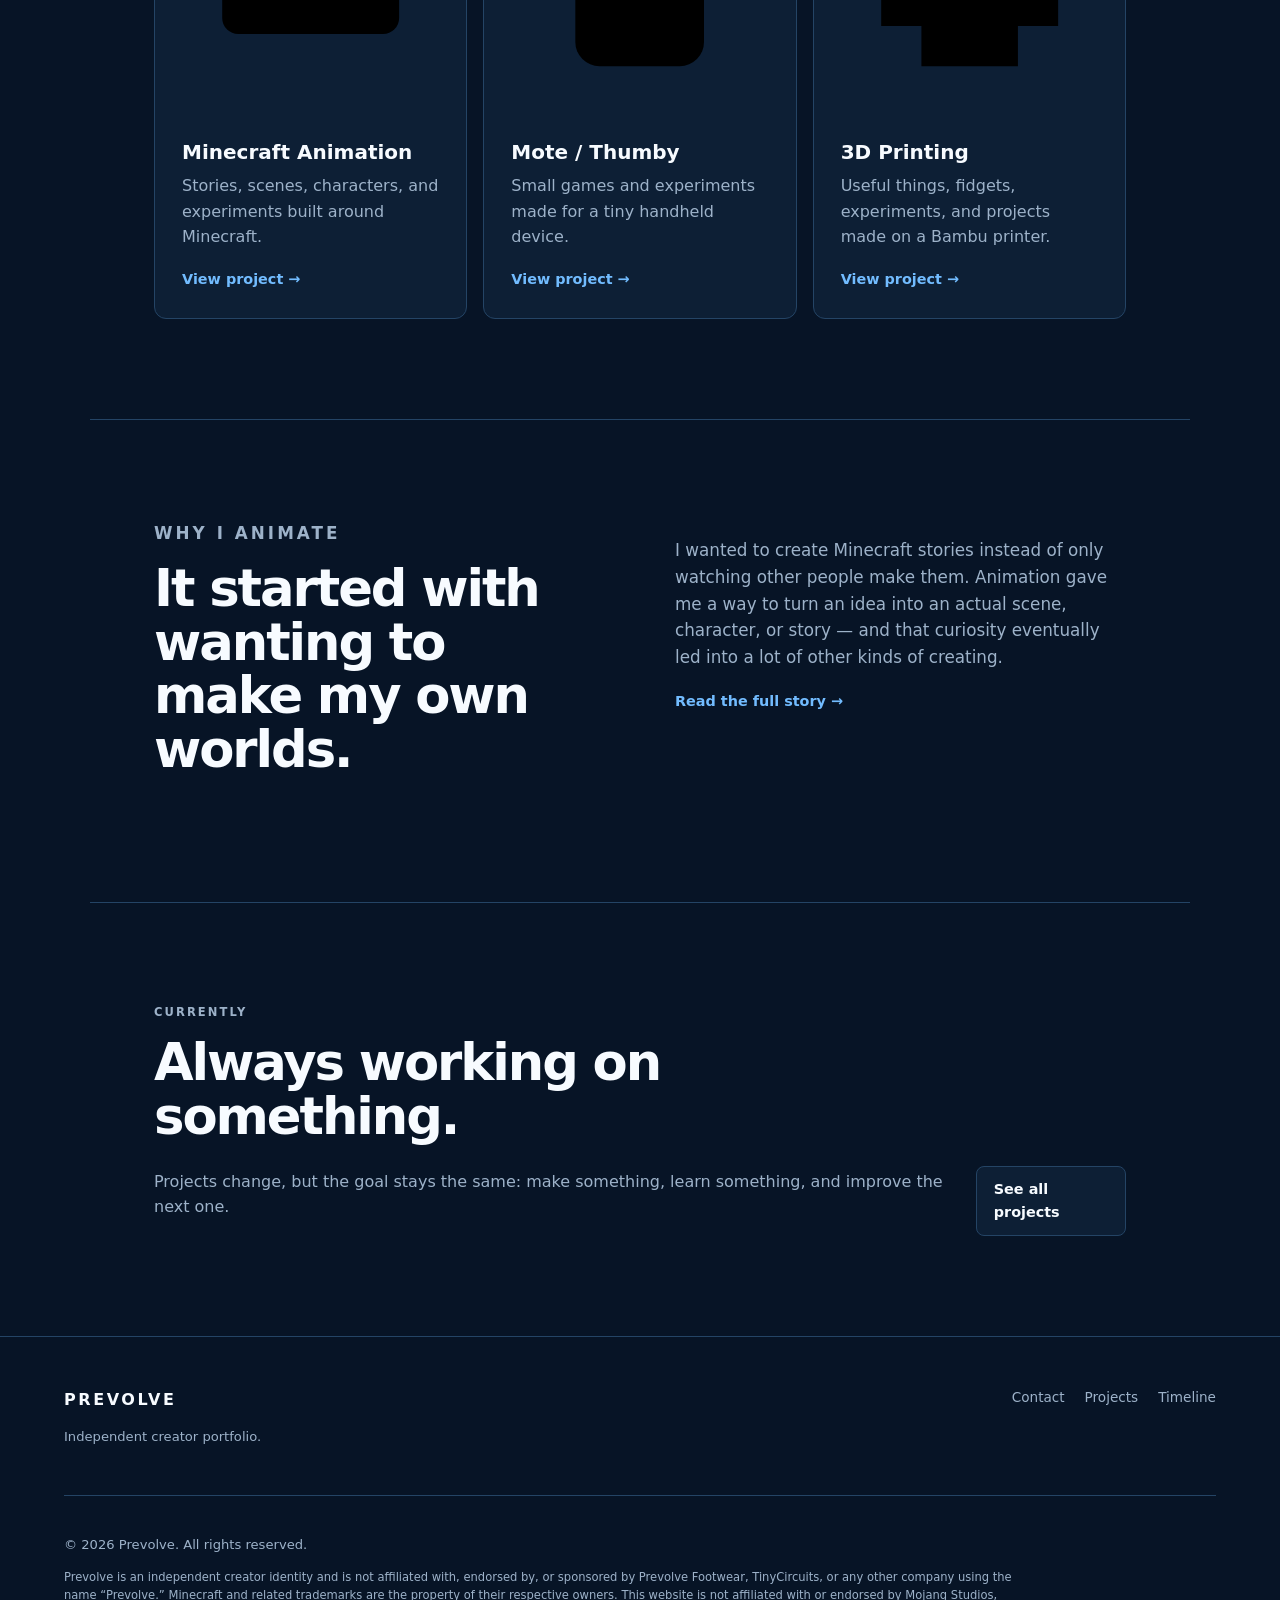
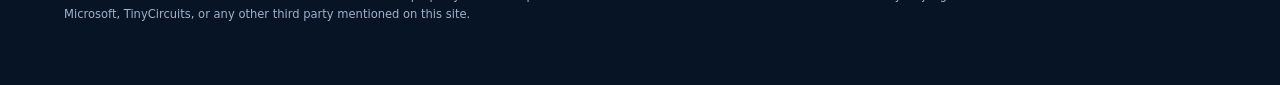
==== commit e162d1e2: "Improve featured project icons" ====
--- a/index.html
+++ b/index.html
@@ -9,9 +9,9 @@
 <section class="hero"><p class="eyebrow">CREATOR • ANIMATOR • BUILDER</p><h1>I'm <span>Prevolve.</span></h1><p class="hero-text">I make Minecraft animations, games, 3D-printed projects, and whatever else I get curious enough to build.</p><div class="buttons"><a class="button primary" href="projects.html">Explore my projects</a><a class="button" href="story.html">Why I animate</a></div></section>
 <section class="section"><div class="section-heading"><p class="eyebrow">ABOUT</p><h2>A place to make things.</h2></div><p class="large-copy">Prevolve is my creative identity and the home for the things I make. It started with Minecraft animation and expanded into game development, 3D printing, web projects, and experiments with small devices.</p></section>
 <section class="section"><div class="section-heading"><p class="eyebrow">FEATURED</p><h2>Things I've been building.</h2></div><div class="cards three">
-<a class="card" href="projects.html#animation"><span class="card-icon">▣</span><h3>Minecraft Animation</h3><p>Stories, scenes, characters, and experiments built around Minecraft.</p><span class="card-link">View project →</span></a>
-<a class="card" href="projects.html#mote"><span class="card-icon">◆</span><h3>Mote / Thumby</h3><p>Small games and experiments made for a tiny handheld device.</p><span class="card-link">View project →</span></a>
-<a class="card" href="projects.html#printing"><span class="card-icon">▤</span><h3>3D Printing</h3><p>Useful things, fidgets, experiments, and projects made on a Bambu printer.</p><span class="card-link">View project →</span></a>
+<a class="card" href="projects.html#animation"><span class="card-icon" aria-hidden="true"><svg viewBox="0 0 32 32"><rect x="5" y="8" width="22" height="16" rx="2"/><path d="M9 8v16M23 8v16M5 12h4M5 20h4M23 12h4M23 20h4"/></svg></span><h3>Minecraft Animation</h3><p>Stories, scenes, characters, and experiments built around Minecraft.</p><span class="card-link">View project →</span></a>
+<a class="card" href="projects.html#mote"><span class="card-icon" aria-hidden="true"><svg viewBox="0 0 32 32"><rect x="8" y="4" width="16" height="24" rx="3"/><path d="M12 9h8M13 20h6M11 15h2M19 15h2"/><circle cx="16" cy="24" r="1"/></svg></span><h3>Mote / Thumby</h3><p>Small games and experiments made for a tiny handheld device.</p><span class="card-link">View project →</span></a>
+<a class="card" href="projects.html#printing"><span class="card-icon" aria-hidden="true"><svg viewBox="0 0 32 32"><path d="M10 12V5h12v7M8 23H5V13h22v10h-3"/><path d="M10 20h12v8H10zM13 5h6"/><circle cx="23" cy="16" r="1"/></svg></span><h3>3D Printing</h3><p>Useful things, fidgets, experiments, and projects made on a Bambu printer.</p><span class="card-link">View project →</span></a>
 </div></section>
 <section class="section split"><div><p class="eyebrow">WHY I ANIMATE</p><h2>It started with wanting to make my own worlds.</h2></div><div><p>I wanted to create Minecraft stories instead of only watching other people make them. Animation gave me a way to turn an idea into an actual scene, character, or story — and that curiosity eventually led into a lot of other kinds of creating.</p><a class="text-link" href="story.html">Read the full story →</a></div></section>
 <section class="section current"><div><p class="eyebrow">CURRENTLY</p><h2>Always working on something.</h2><p>Projects change, but the goal stays the same: make something, learn something, and improve the next one.</p></div><a class="button" href="projects.html">See all projects</a></section>
--- a/style.css
+++ b/style.css
@@ -1 +1 @@
-:root{--bg:#071426;--panel:#0d1f35;--panel2:#122a47;--text:#f7fbff;--muted:#9db2c9;--line:#244465;--accent:#55adff;--blue:#318cff}*{box-sizing:border-box}html{scroll-behavior:smooth}body{margin:0;background:var(--bg);color:var(--text);font-family:Inter,ui-sans-serif,system-ui,-apple-system,BlinkMacSystemFont,"Segoe UI",sans-serif;line-height:1.6}a{color:inherit;text-decoration:none}.site-header{position:sticky;top:0;z-index:20;display:flex;align-items:center;justify-content:space-between;padding:18px 5vw;background:rgba(7,20,38,.92);border-bottom:1px solid var(--line);backdrop-filter:blur(14px)}.brand{font-weight:900;letter-spacing:.16em;font-size:1.05rem}.nav{display:flex;gap:22px;align-items:center}.nav a{font-size:.88rem;color:var(--muted);transition:.2s}.nav a:hover,.nav a.active{color:#fff}.menu-toggle{display:none;background:none;border:0;color:#fff;font-size:1.4rem}.hero{min-height:78vh;display:flex;flex-direction:column;justify-content:center;max-width:1100px;margin:auto;padding:90px 5vw}.eyebrow{font-size:.72rem;letter-spacing:.18em;font-weight:800;color:#72bcff;margin:0 0 15px}.hero h1{font-size:clamp(4rem,11vw,8.5rem);line-height:.9;letter-spacing:-.07em;margin:0 0 30px}.hero h1 span{color:#91ceff}.hero-text{font-size:clamp(1.1rem,2vw,1.4rem);color:var(--muted);max-width:680px}.buttons{display:flex;gap:12px;flex-wrap:wrap;margin-top:28px}.button{display:inline-block;border:1px solid var(--line);padding:11px 17px;border-radius:8px;font-weight:700;font-size:.9rem;background:var(--panel);transition:.2s}.button:hover{transform:translateY(-2px);border-color:#4a80b0}.button.primary{background:#fff;color:#071426;border-color:#fff}.section{max-width:1100px;margin:auto;padding:100px 5vw;border-top:1px solid var(--line)}.section-heading h2,.split h2,.current h2{font-size:clamp(2rem,4vw,3.5rem);letter-spacing:-.04em;line-height:1.05;margin:0 0 25px}.large-copy{max-width:850px;color:#c4d5e7;font-size:1.3rem}.cards{display:grid;gap:16px}.cards.three{grid-template-columns:repeat(3,1fr)}.card{background:var(--panel);border:1px solid var(--line);border-radius:12px;padding:27px;transition:.25s;display:flex;flex-direction:column;min-height:270px}.card:hover{transform:translateY(-5px);background:var(--panel2);border-color:#3b6d99}.card-icon{width:44px;height:44px;margin-bottom:auto;color:#70bbff}.card-icon svg{width:100%;height:100%;fill:none;stroke:currentColor;stroke-width:2;stroke-linecap:round;stroke-linejoin:round}.card h3{font-size:1.25rem;margin:35px 0 5px}.card p{color:var(--muted);margin:0 0 18px}.card-link,.text-link{font-weight:700;font-size:.9rem;color:#72bcff}.split{display:grid;grid-template-columns:1fr 1fr;gap:70px}.split p{color:var(--muted);font-size:1.05rem}.current{display:flex;justify-content:space-between;align-items:end;gap:30px}.current p{color:var(--muted)}.site-footer{border-top:1px solid var(--line);padding:50px 5vw;display:grid;grid-template-columns:1fr auto;gap:35px;max-width:1300px;margin:auto}.site-footer strong{letter-spacing:.16em}.site-footer p{color:var(--muted);font-size:.82rem}.footer-links{display:flex;gap:20px;align-items:start}.footer-links a{font-size:.85rem;color:var(--muted)}.footer-links a:hover{color:#fff}.disclaimer{grid-column:1/-1;border-top:1px solid var(--line);padding-top:25px}.disclaimer p:last-child{font-size:.72rem;max-width:950px}@media(max-width:800px){.menu-toggle{display:block}.nav{display:none;position:absolute;left:0;right:0;top:65px;background:var(--bg);border-bottom:1px solid var(--line);padding:18px 5vw;flex-direction:column;align-items:flex-start}.nav.open{display:flex}.cards.three,.split{grid-template-columns:1fr}.current{display:block}.current .button{margin-top:20px}.site-footer{grid-template-columns:1fr}.footer-links{flex-wrap:wrap}.hero{min-height:70vh;padding-top:65px}}+:root{--bg:#071426;--panel:#0d1f35;--panel2:#122a47;--text:#f7fbff;--muted:#9db2c9;--line:#244465;--accent:#55adff;--blue:#318cff}*{box-sizing:border-box}html{scroll-behavior:smooth}body{margin:0;background:var(--bg);color:var(--text);font-family:Inter,ui-sans-serif,system-ui,-apple-system,BlinkMacSystemFont,"Segoe UI",sans-serif;line-height:1.6}a{color:inherit;text-decoration:none}.site-header{position:sticky;top:0;z-index:20;display:flex;align-items:center;justify-content:space-between;padding:18px 5vw;background:rgba(7,20,38,.92);border-bottom:1px solid var(--line);backdrop-filter:blur(14px)}.brand{font-weight:900;letter-spacing:.16em;font-size:1.05rem}.nav{display:flex;gap:22px;align-items:center}.nav a{font-size:.88rem;color:var(--muted);transition:.2s}.nav a:hover,.nav a.active{color:#fff}.menu-toggle{display:none;background:none;border:0;color:#fff;font-size:1.4rem}.hero{min-height:78vh;display:flex;flex-direction:column;justify-content:center;max-width:1100px;margin:auto;padding:90px 5vw}.eyebrow{font-size:.72rem;letter-spacing:.18em;font-weight:800;color:#72bcff;margin:0 0 15px}.hero h1{font-size:clamp(4rem,11vw,8.5rem);line-height:.9;letter-spacing:-.07em;margin:0 0 30px}.hero h1 span{color:#91ceff}.hero-text{font-size:clamp(1.1rem,2vw,1.4rem);color:var(--muted);max-width:680px}.buttons{display:flex;gap:12px;flex-wrap:wrap;margin-top:28px}.button{display:inline-block;border:1px solid var(--line);padding:11px 17px;border-radius:8px;font-weight:700;font-size:.9rem;background:var(--panel);transition:.2s}.button:hover{transform:translateY(-2px);border-color:#4a80b0}.button.primary{background:#fff;color:#071426;border-color:#fff}.section{max-width:1100px;margin:auto;padding:100px 5vw;border-top:1px solid var(--line)}.section-heading h2,.split h2,.current h2{font-size:clamp(2rem,4vw,3.5rem);letter-spacing:-.04em;line-height:1.05;margin:0 0 25px}.large-copy{max-width:850px;color:#c4d5e7;font-size:1.3rem}.cards{display:grid;gap:16px}.cards.three{grid-template-columns:repeat(3,1fr)}.card{background:var(--panel);border:1px solid var(--line);border-radius:12px;padding:27px;transition:.25s;display:flex;flex-direction:column;min-height:270px}.card:hover{transform:translateY(-5px);background:var(--panel2);border-color:#3b6d99}.card-icon{display:block;width:auto;height:auto;margin-bottom:auto;color:#fff;font-size:1.25rem;line-height:1}.card h3{font-size:1.25rem;margin:35px 0 5px}.card p{color:var(--muted);margin:0 0 18px}.card-link,.text-link{font-weight:700;font-size:.9rem;color:#72bcff}.split{display:grid;grid-template-columns:1fr 1fr;gap:70px}.split p{color:var(--muted);font-size:1.05rem}.current{display:flex;justify-content:space-between;align-items:end;gap:30px}.current p{color:var(--muted)}.site-footer{border-top:1px solid var(--line);padding:50px 5vw;display:grid;grid-template-columns:1fr auto;gap:35px;max-width:1300px;margin:auto}.site-footer strong{letter-spacing:.16em}.site-footer p{color:var(--muted);font-size:.82rem}.footer-links{display:flex;gap:20px;align-items:start}.footer-links a{font-size:.85rem;color:var(--muted)}.footer-links a:hover{color:#fff}.disclaimer{grid-column:1/-1;border-top:1px solid var(--line);padding-top:25px}.disclaimer p:last-child{font-size:.72rem;max-width:950px}@media(max-width:800px){.menu-toggle{display:block}.nav{display:none;position:absolute;left:0;right:0;top:65px;background:var(--bg);border-bottom:1px solid var(--line);padding:18px 5vw;flex-direction:column;align-items:flex-start}.nav.open{display:flex}.cards.three,.split{grid-template-columns:1fr}.current{display:block}.current .button{margin-top:20px}.site-footer{grid-template-columns:1fr}.footer-links{flex-wrap:wrap}.hero{min-height:70vh;padding-top:65px}}
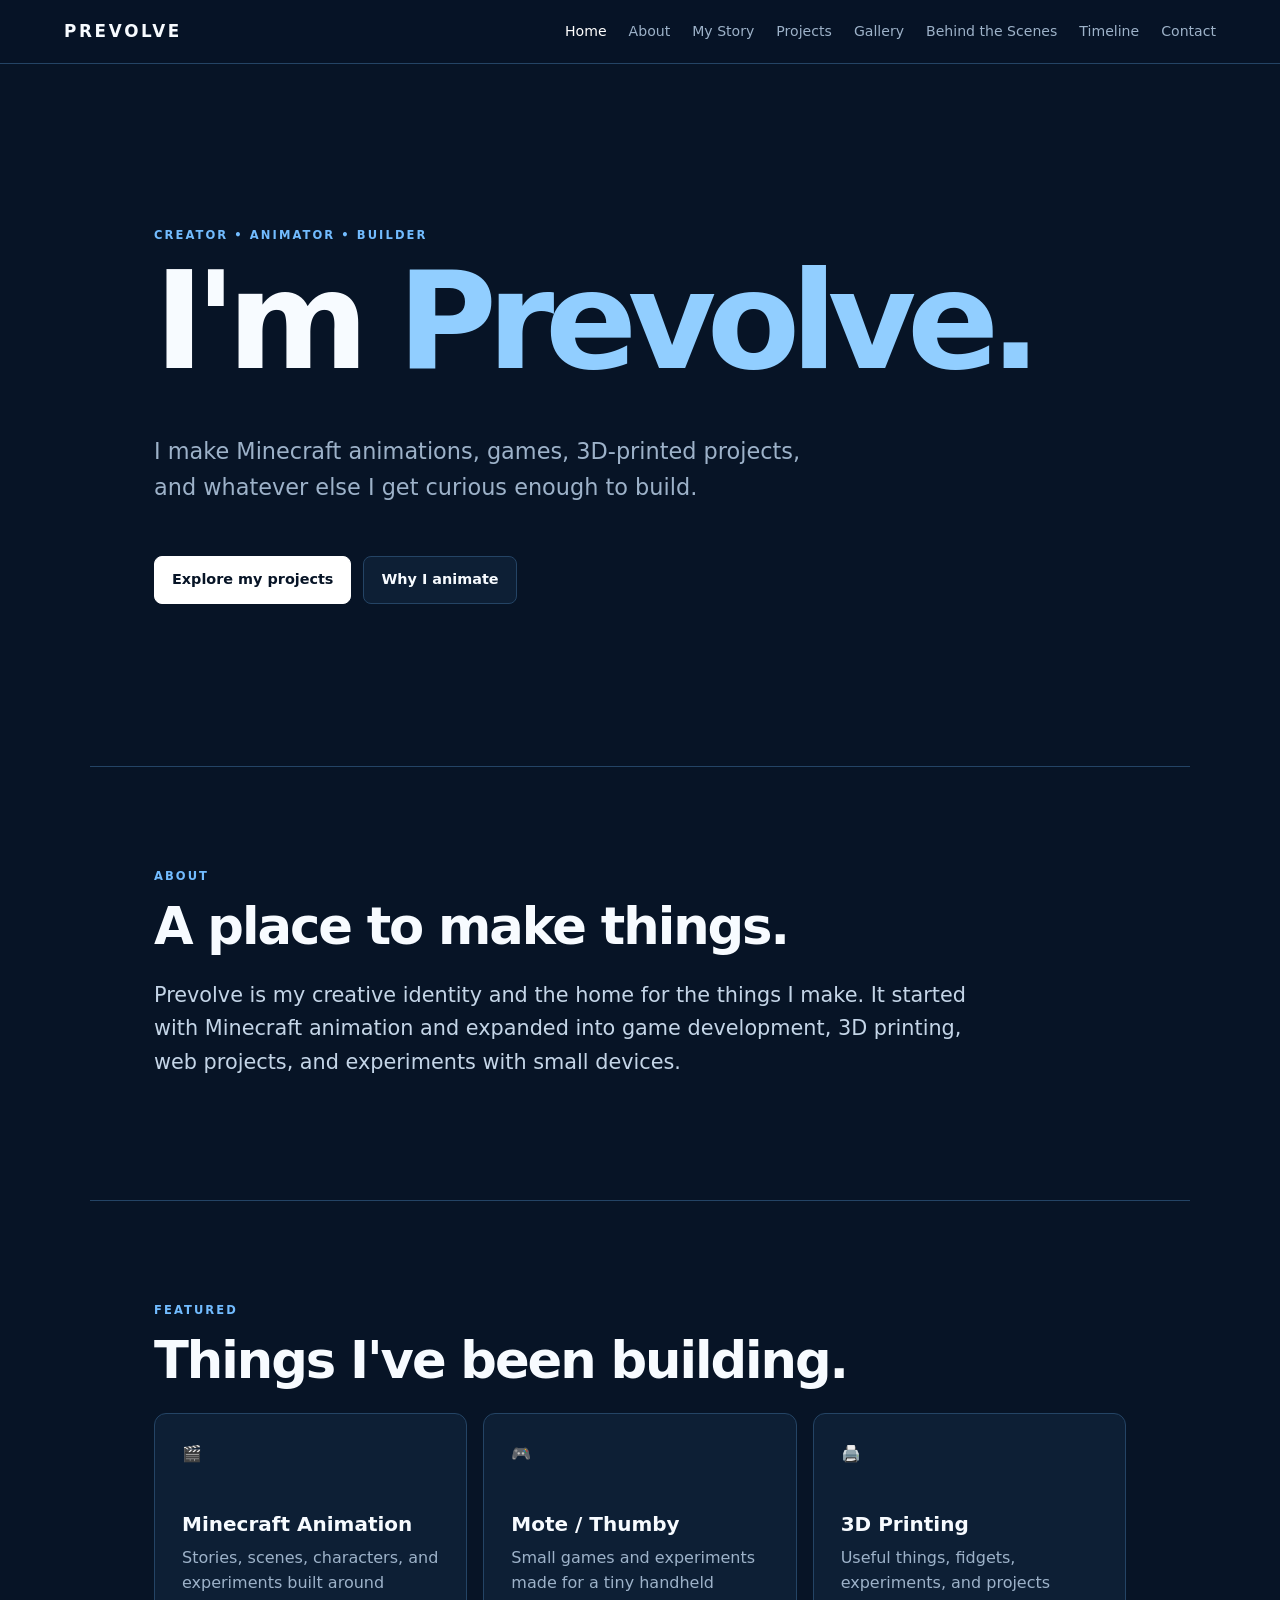
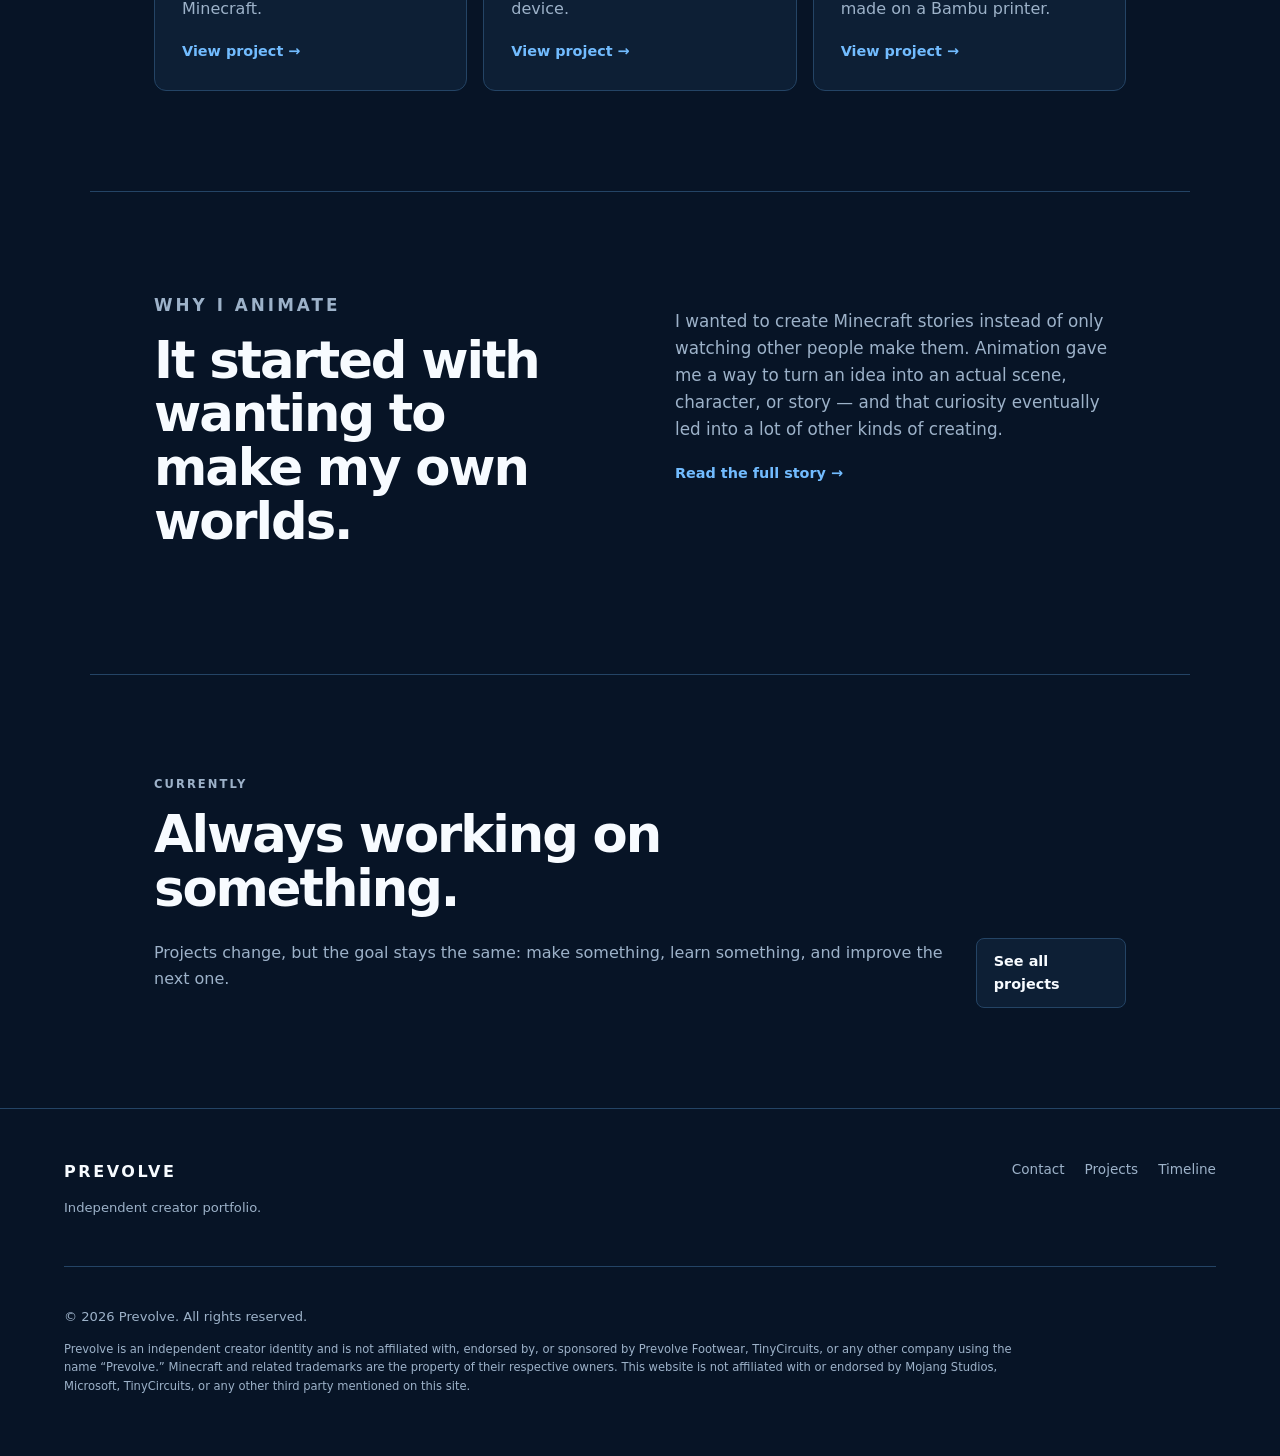
==== commit 2fe94833: "Restore project emojis" ====
--- a/index.html
+++ b/index.html
@@ -1,19 +1 @@
-<!doctype html>
-<html lang="en">
-<head>
-  <meta charset="utf-8"><meta name="viewport" content="width=device-width, initial-scale=1">
-  <meta name="description" content="About Prevolve — animation, games, 3D printing, and creative projects."><title>Prevolve — Creator & Projects</title><link rel="stylesheet" href="style.css">
-</head><body>
-<header class="site-header"><a class="brand" href="index.html">PREVOLVE</a><button class="menu-toggle" aria-label="Open navigation">☰</button><nav class="nav" aria-label="Main navigation"><a class="active" href="index.html">Home</a><a href="about.html">About</a><a href="story.html">My Story</a><a href="projects.html">Projects</a><a href="gallery.html">Gallery</a><a href="behind-the-scenes.html">Behind the Scenes</a><a href="timeline.html">Timeline</a><a href="contact.html">Contact</a></nav></header>
-<main>
-<section class="hero"><p class="eyebrow">CREATOR • ANIMATOR • BUILDER</p><h1>I'm <span>Prevolve.</span></h1><p class="hero-text">I make Minecraft animations, games, 3D-printed projects, and whatever else I get curious enough to build.</p><div class="buttons"><a class="button primary" href="projects.html">Explore my projects</a><a class="button" href="story.html">Why I animate</a></div></section>
-<section class="section"><div class="section-heading"><p class="eyebrow">ABOUT</p><h2>A place to make things.</h2></div><p class="large-copy">Prevolve is my creative identity and the home for the things I make. It started with Minecraft animation and expanded into game development, 3D printing, web projects, and experiments with small devices.</p></section>
-<section class="section"><div class="section-heading"><p class="eyebrow">FEATURED</p><h2>Things I've been building.</h2></div><div class="cards three">
-<a class="card" href="projects.html#animation"><span class="card-icon" aria-hidden="true"><svg viewBox="0 0 32 32"><rect x="5" y="8" width="22" height="16" rx="2"/><path d="M9 8v16M23 8v16M5 12h4M5 20h4M23 12h4M23 20h4"/></svg></span><h3>Minecraft Animation</h3><p>Stories, scenes, characters, and experiments built around Minecraft.</p><span class="card-link">View project →</span></a>
-<a class="card" href="projects.html#mote"><span class="card-icon" aria-hidden="true"><svg viewBox="0 0 32 32"><rect x="8" y="4" width="16" height="24" rx="3"/><path d="M12 9h8M13 20h6M11 15h2M19 15h2"/><circle cx="16" cy="24" r="1"/></svg></span><h3>Mote / Thumby</h3><p>Small games and experiments made for a tiny handheld device.</p><span class="card-link">View project →</span></a>
-<a class="card" href="projects.html#printing"><span class="card-icon" aria-hidden="true"><svg viewBox="0 0 32 32"><path d="M10 12V5h12v7M8 23H5V13h22v10h-3"/><path d="M10 20h12v8H10zM13 5h6"/><circle cx="23" cy="16" r="1"/></svg></span><h3>3D Printing</h3><p>Useful things, fidgets, experiments, and projects made on a Bambu printer.</p><span class="card-link">View project →</span></a>
-</div></section>
-<section class="section split"><div><p class="eyebrow">WHY I ANIMATE</p><h2>It started with wanting to make my own worlds.</h2></div><div><p>I wanted to create Minecraft stories instead of only watching other people make them. Animation gave me a way to turn an idea into an actual scene, character, or story — and that curiosity eventually led into a lot of other kinds of creating.</p><a class="text-link" href="story.html">Read the full story →</a></div></section>
-<section class="section current"><div><p class="eyebrow">CURRENTLY</p><h2>Always working on something.</h2><p>Projects change, but the goal stays the same: make something, learn something, and improve the next one.</p></div><a class="button" href="projects.html">See all projects</a></section>
-</main>
-<footer class="site-footer"><div><strong>PREVOLVE</strong><p>Independent creator portfolio.</p></div><div class="footer-links"><a href="contact.html">Contact</a><a href="projects.html">Projects</a><a href="timeline.html">Timeline</a></div><div class="disclaimer"><p>© 2026 Prevolve. All rights reserved.</p><p>Prevolve is an independent creator identity and is not affiliated with, endorsed by, or sponsored by Prevolve Footwear, TinyCircuits, or any other company using the name “Prevolve.” Minecraft and related trademarks are the property of their respective owners. This website is not affiliated with or endorsed by Mojang Studios, Microsoft, TinyCircuits, or any other third party mentioned on this site.</p></div></footer><script src="script.js"></script></body></html>+<!doctype html><html lang="en"><head><meta charset="utf-8"><meta name="viewport" content="width=device-width, initial-scale=1"><meta name="description" content="About Prevolve — animation, games, 3D printing, and creative projects."><title>Prevolve — Creator & Projects</title><link rel="stylesheet" href="style.css"></head><body><header class="site-header"><a class="brand" href="index.html">PREVOLVE</a><button class="menu-toggle" aria-label="Open navigation">☰</button><nav class="nav" aria-label="Main navigation"><a class="active" href="index.html">Home</a><a href="about.html">About</a><a href="story.html">My Story</a><a href="projects.html">Projects</a><a href="gallery.html">Gallery</a><a href="behind-the-scenes.html">Behind the Scenes</a><a href="timeline.html">Timeline</a><a href="contact.html">Contact</a></nav></header><main><section class="hero"><p class="eyebrow">CREATOR • ANIMATOR • BUILDER</p><h1>I'm <span>Prevolve.</span></h1><p class="hero-text">I make Minecraft animations, games, 3D-printed projects, and whatever else I get curious enough to build.</p><div class="buttons"><a class="button primary" href="projects.html">Explore my projects</a><a class="button" href="story.html">Why I animate</a></div></section><section class="section"><div class="section-heading"><p class="eyebrow">ABOUT</p><h2>A place to make things.</h2></div><p class="large-copy">Prevolve is my creative identity and the home for the things I make. It started with Minecraft animation and expanded into game development, 3D printing, web projects, and experiments with small devices.</p></section><section class="section"><div class="section-heading"><p class="eyebrow">FEATURED</p><h2>Things I've been building.</h2></div><div class="cards three"><a class="card" href="projects.html#animation"><span class="card-icon">🎬</span><h3>Minecraft Animation</h3><p>Stories, scenes, characters, and experiments built around Minecraft.</p><span class="card-link">View project →</span></a><a class="card" href="projects.html#mote"><span class="card-icon">🎮</span><h3>Mote / Thumby</h3><p>Small games and experiments made for a tiny handheld device.</p><span class="card-link">View project →</span></a><a class="card" href="projects.html#printing"><span class="card-icon">🖨️</span><h3>3D Printing</h3><p>Useful things, fidgets, experiments, and projects made on a Bambu printer.</p><span class="card-link">View project →</span></a></div></section><section class="section split"><div><p class="eyebrow">WHY I ANIMATE</p><h2>It started with wanting to make my own worlds.</h2></div><div><p>I wanted to create Minecraft stories instead of only watching other people make them. Animation gave me a way to turn an idea into an actual scene, character, or story — and that curiosity eventually led into a lot of other kinds of creating.</p><a class="text-link" href="story.html">Read the full story →</a></div></section><section class="section current"><div><p class="eyebrow">CURRENTLY</p><h2>Always working on something.</h2><p>Projects change, but the goal stays the same: make something, learn something, and improve the next one.</p></div><a class="button" href="projects.html">See all projects</a></section></main><footer class="site-footer"><div><strong>PREVOLVE</strong><p>Independent creator portfolio.</p></div><div class="footer-links"><a href="contact.html">Contact</a><a href="projects.html">Projects</a><a href="timeline.html">Timeline</a></div><div class="disclaimer"><p>© 2026 Prevolve. All rights reserved.</p><p>Prevolve is an independent creator identity and is not affiliated with, endorsed by, or sponsored by Prevolve Footwear, TinyCircuits, or any other company using the name “Prevolve.” Minecraft and related trademarks are the property of their respective owners. This website is not affiliated with or endorsed by Mojang Studios, Microsoft, TinyCircuits, or any other third party mentioned on this site.</p></div></footer><script src="script.js"></script></body></html>
--- a/style.css
+++ b/style.css
@@ -1 +1 @@
-:root{--bg:#071426;--panel:#0d1f35;--panel2:#122a47;--text:#f7fbff;--muted:#9db2c9;--line:#244465;--accent:#55adff;--blue:#318cff}*{box-sizing:border-box}html{scroll-behavior:smooth}body{margin:0;background:var(--bg);color:var(--text);font-family:Inter,ui-sans-serif,system-ui,-apple-system,BlinkMacSystemFont,"Segoe UI",sans-serif;line-height:1.6}a{color:inherit;text-decoration:none}.site-header{position:sticky;top:0;z-index:20;display:flex;align-items:center;justify-content:space-between;padding:18px 5vw;background:rgba(7,20,38,.92);border-bottom:1px solid var(--line);backdrop-filter:blur(14px)}.brand{font-weight:900;letter-spacing:.16em;font-size:1.05rem}.nav{display:flex;gap:22px;align-items:center}.nav a{font-size:.88rem;color:var(--muted);transition:.2s}.nav a:hover,.nav a.active{color:#fff}.menu-toggle{display:none;background:none;border:0;color:#fff;font-size:1.4rem}.hero{min-height:78vh;display:flex;flex-direction:column;justify-content:center;max-width:1100px;margin:auto;padding:90px 5vw}.eyebrow{font-size:.72rem;letter-spacing:.18em;font-weight:800;color:#72bcff;margin:0 0 15px}.hero h1{font-size:clamp(4rem,11vw,8.5rem);line-height:.9;letter-spacing:-.07em;margin:0 0 30px}.hero h1 span{color:#91ceff}.hero-text{font-size:clamp(1.1rem,2vw,1.4rem);color:var(--muted);max-width:680px}.buttons{display:flex;gap:12px;flex-wrap:wrap;margin-top:28px}.button{display:inline-block;border:1px solid var(--line);padding:11px 17px;border-radius:8px;font-weight:700;font-size:.9rem;background:var(--panel);transition:.2s}.button:hover{transform:translateY(-2px);border-color:#4a80b0}.button.primary{background:#fff;color:#071426;border-color:#fff}.section{max-width:1100px;margin:auto;padding:100px 5vw;border-top:1px solid var(--line)}.section-heading h2,.split h2,.current h2{font-size:clamp(2rem,4vw,3.5rem);letter-spacing:-.04em;line-height:1.05;margin:0 0 25px}.large-copy{max-width:850px;color:#c4d5e7;font-size:1.3rem}.cards{display:grid;gap:16px}.cards.three{grid-template-columns:repeat(3,1fr)}.card{background:var(--panel);border:1px solid var(--line);border-radius:12px;padding:27px;transition:.25s;display:flex;flex-direction:column;min-height:270px}.card:hover{transform:translateY(-5px);background:var(--panel2);border-color:#3b6d99}.card-icon{display:block;width:auto;height:auto;margin-bottom:auto;color:#fff;font-size:1.25rem;line-height:1}.card h3{font-size:1.25rem;margin:35px 0 5px}.card p{color:var(--muted);margin:0 0 18px}.card-link,.text-link{font-weight:700;font-size:.9rem;color:#72bcff}.split{display:grid;grid-template-columns:1fr 1fr;gap:70px}.split p{color:var(--muted);font-size:1.05rem}.current{display:flex;justify-content:space-between;align-items:end;gap:30px}.current p{color:var(--muted)}.site-footer{border-top:1px solid var(--line);padding:50px 5vw;display:grid;grid-template-columns:1fr auto;gap:35px;max-width:1300px;margin:auto}.site-footer strong{letter-spacing:.16em}.site-footer p{color:var(--muted);font-size:.82rem}.footer-links{display:flex;gap:20px;align-items:start}.footer-links a{font-size:.85rem;color:var(--muted)}.footer-links a:hover{color:#fff}.disclaimer{grid-column:1/-1;border-top:1px solid var(--line);padding-top:25px}.disclaimer p:last-child{font-size:.72rem;max-width:950px}@media(max-width:800px){.menu-toggle{display:block}.nav{display:none;position:absolute;left:0;right:0;top:65px;background:var(--bg);border-bottom:1px solid var(--line);padding:18px 5vw;flex-direction:column;align-items:flex-start}.nav.open{display:flex}.cards.three,.split{grid-template-columns:1fr}.current{display:block}.current .button{margin-top:20px}.site-footer{grid-template-columns:1fr}.footer-links{flex-wrap:wrap}.hero{min-height:70vh;padding-top:65px}}+:root{--bg:#071426;--panel:#0d1f35;--panel2:#122a47;--text:#f7fbff;--muted:#9db2c9;--line:#244465;--accent:#55adff;--blue:#318cff}*{box-sizing:border-box}html{scroll-behavior:smooth}body{margin:0;background:var(--bg);color:var(--text);font-family:Inter,ui-sans-serif,system-ui,-apple-system,BlinkMacSystemFont,"Segoe UI",sans-serif;line-height:1.6}a{color:inherit;text-decoration:none}.site-header{position:sticky;top:0;z-index:20;display:flex;align-items:center;justify-content:space-between;padding:18px 5vw;background:rgba(7,20,38,.92);border-bottom:1px solid var(--line);backdrop-filter:blur(14px)}.brand{font-weight:900;letter-spacing:.16em;font-size:1.05rem}.nav{display:flex;gap:22px;align-items:center}.nav a{font-size:.88rem;color:var(--muted);transition:.2s}.nav a:hover,.nav a.active{color:#fff}.menu-toggle{display:none;background:none;border:0;color:#fff;font-size:1.4rem}.hero{min-height:78vh;display:flex;flex-direction:column;justify-content:center;max-width:1100px;margin:auto;padding:90px 5vw}.eyebrow{font-size:.72rem;letter-spacing:.18em;font-weight:800;color:#72bcff;margin:0 0 15px}.hero h1{font-size:clamp(4rem,11vw,8.5rem);line-height:.9;letter-spacing:-.07em;margin:0 0 30px}.hero h1 span{color:#91ceff}.hero-text{font-size:clamp(1.1rem,2vw,1.4rem);color:var(--muted);max-width:680px}.buttons{display:flex;gap:12px;flex-wrap:wrap;margin-top:28px}.button{display:inline-block;border:1px solid var(--line);padding:11px 17px;border-radius:8px;font-weight:700;font-size:.9rem;background:var(--panel);transition:.2s}.button:hover{transform:translateY(-2px);border-color:#4a80b0}.button.primary{background:#fff;color:#071426;border-color:#fff}.section{max-width:1100px;margin:auto;padding:100px 5vw;border-top:1px solid var(--line)}.section-heading h2,.split h2,.current h2{font-size:clamp(2rem,4vw,3.5rem);letter-spacing:-.04em;line-height:1.05;margin:0 0 25px}.large-copy{max-width:850px;color:#c4d5e7;font-size:1.3rem}.cards{display:grid;gap:16px}.cards.three{grid-template-columns:repeat(3,1fr)}.card{background:var(--panel);border:1px solid var(--line);border-radius:12px;padding:27px;transition:.25s;display:flex;flex-direction:column;min-height:270px}.card:hover{transform:translateY(-5px);background:var(--panel2);border-color:#3b6d99}.card-icon{display:block;width:32px;height:32px;margin-bottom:auto;color:#fff}.card-icon svg{display:block;width:100%;height:100%;fill:none;stroke:currentColor;stroke-width:1.8;stroke-linecap:round;stroke-linejoin:round}.card h3{font-size:1.25rem;margin:35px 0 5px}.card p{color:var(--muted);margin:0 0 18px}.card-link,.text-link{font-weight:700;font-size:.9rem;color:#72bcff}.split{display:grid;grid-template-columns:1fr 1fr;gap:70px}.split p{color:var(--muted);font-size:1.05rem}.current{display:flex;justify-content:space-between;align-items:end;gap:30px}.current p{color:var(--muted)}.site-footer{border-top:1px solid var(--line);padding:50px 5vw;display:grid;grid-template-columns:1fr auto;gap:35px;max-width:1300px;margin:auto}.site-footer strong{letter-spacing:.16em}.site-footer p{color:var(--muted);font-size:.82rem}.footer-links{display:flex;gap:20px;align-items:start}.footer-links a{font-size:.85rem;color:var(--muted)}.footer-links a:hover{color:#fff}.disclaimer{grid-column:1/-1;border-top:1px solid var(--line);padding-top:25px}.disclaimer p:last-child{font-size:.72rem;max-width:950px}@media(max-width:800px){.menu-toggle{display:block}.nav{display:none;position:absolute;left:0;right:0;top:65px;background:var(--bg);border-bottom:1px solid var(--line);padding:18px 5vw;flex-direction:column;align-items:flex-start}.nav.open{display:flex}.cards.three,.split{grid-template-columns:1fr}.current{display:block}.current .button{margin-top:20px}.site-footer{grid-template-columns:1fr}.footer-links{flex-wrap:wrap}.hero{min-height:70vh;padding-top:65px}}
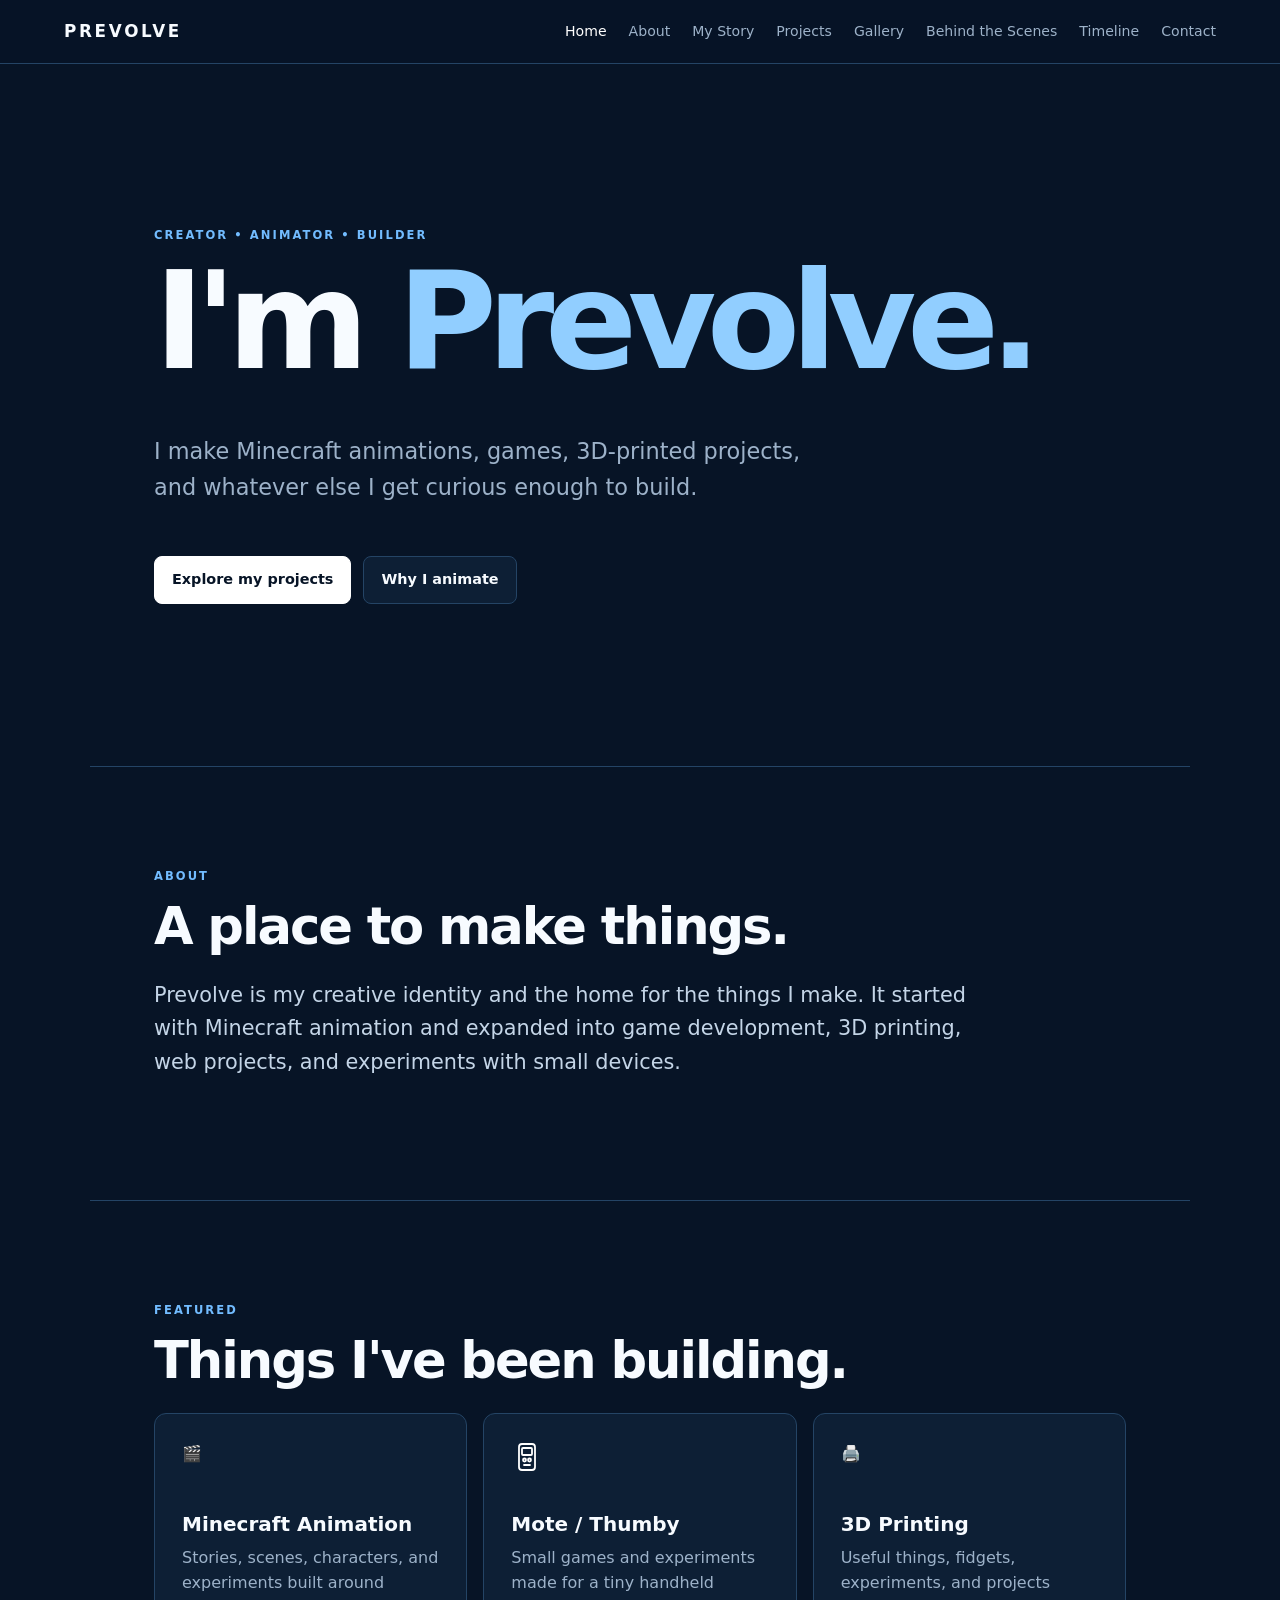
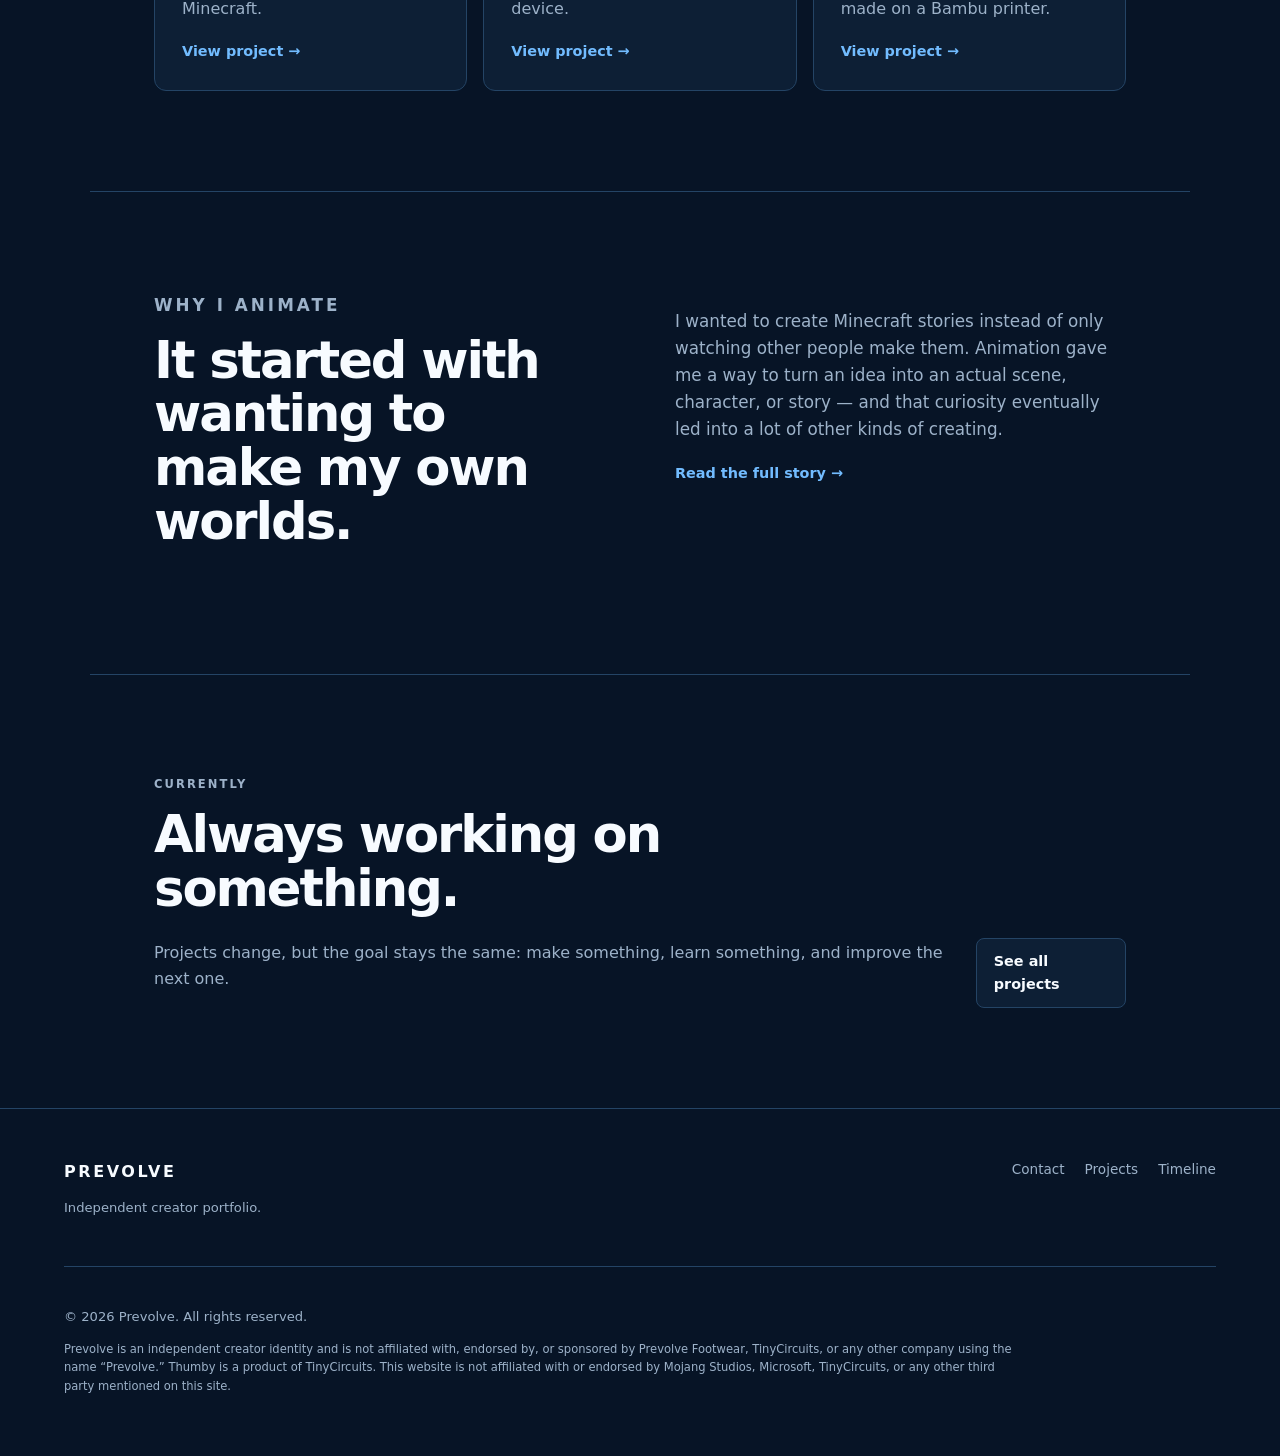
==== commit e94d66f9: "Add handheld Thumby icon and clarify TinyCircuits disclaimer" ====
--- a/index.html
+++ b/index.html
@@ -1 +1 @@
-<!doctype html><html lang="en"><head><meta charset="utf-8"><meta name="viewport" content="width=device-width, initial-scale=1"><meta name="description" content="About Prevolve — animation, games, 3D printing, and creative projects."><title>Prevolve — Creator & Projects</title><link rel="stylesheet" href="style.css"></head><body><header class="site-header"><a class="brand" href="index.html">PREVOLVE</a><button class="menu-toggle" aria-label="Open navigation">☰</button><nav class="nav" aria-label="Main navigation"><a class="active" href="index.html">Home</a><a href="about.html">About</a><a href="story.html">My Story</a><a href="projects.html">Projects</a><a href="gallery.html">Gallery</a><a href="behind-the-scenes.html">Behind the Scenes</a><a href="timeline.html">Timeline</a><a href="contact.html">Contact</a></nav></header><main><section class="hero"><p class="eyebrow">CREATOR • ANIMATOR • BUILDER</p><h1>I'm <span>Prevolve.</span></h1><p class="hero-text">I make Minecraft animations, games, 3D-printed projects, and whatever else I get curious enough to build.</p><div class="buttons"><a class="button primary" href="projects.html">Explore my projects</a><a class="button" href="story.html">Why I animate</a></div></section><section class="section"><div class="section-heading"><p class="eyebrow">ABOUT</p><h2>A place to make things.</h2></div><p class="large-copy">Prevolve is my creative identity and the home for the things I make. It started with Minecraft animation and expanded into game development, 3D printing, web projects, and experiments with small devices.</p></section><section class="section"><div class="section-heading"><p class="eyebrow">FEATURED</p><h2>Things I've been building.</h2></div><div class="cards three"><a class="card" href="projects.html#animation"><span class="card-icon">🎬</span><h3>Minecraft Animation</h3><p>Stories, scenes, characters, and experiments built around Minecraft.</p><span class="card-link">View project →</span></a><a class="card" href="projects.html#mote"><span class="card-icon">🎮</span><h3>Mote / Thumby</h3><p>Small games and experiments made for a tiny handheld device.</p><span class="card-link">View project →</span></a><a class="card" href="projects.html#printing"><span class="card-icon">🖨️</span><h3>3D Printing</h3><p>Useful things, fidgets, experiments, and projects made on a Bambu printer.</p><span class="card-link">View project →</span></a></div></section><section class="section split"><div><p class="eyebrow">WHY I ANIMATE</p><h2>It started with wanting to make my own worlds.</h2></div><div><p>I wanted to create Minecraft stories instead of only watching other people make them. Animation gave me a way to turn an idea into an actual scene, character, or story — and that curiosity eventually led into a lot of other kinds of creating.</p><a class="text-link" href="story.html">Read the full story →</a></div></section><section class="section current"><div><p class="eyebrow">CURRENTLY</p><h2>Always working on something.</h2><p>Projects change, but the goal stays the same: make something, learn something, and improve the next one.</p></div><a class="button" href="projects.html">See all projects</a></section></main><footer class="site-footer"><div><strong>PREVOLVE</strong><p>Independent creator portfolio.</p></div><div class="footer-links"><a href="contact.html">Contact</a><a href="projects.html">Projects</a><a href="timeline.html">Timeline</a></div><div class="disclaimer"><p>© 2026 Prevolve. All rights reserved.</p><p>Prevolve is an independent creator identity and is not affiliated with, endorsed by, or sponsored by Prevolve Footwear, TinyCircuits, or any other company using the name “Prevolve.” Minecraft and related trademarks are the property of their respective owners. This website is not affiliated with or endorsed by Mojang Studios, Microsoft, TinyCircuits, or any other third party mentioned on this site.</p></div></footer><script src="script.js"></script></body></html>+<!doctype html><html lang="en"><head><meta charset="utf-8"><meta name="viewport" content="width=device-width, initial-scale=1"><meta name="description" content="About Prevolve — animation, games, 3D printing, and creative projects."><title>Prevolve — Creator & Projects</title><link rel="stylesheet" href="style.css"></head><body><header class="site-header"><a class="brand" href="index.html">PREVOLVE</a><button class="menu-toggle" aria-label="Open navigation">☰</button><nav class="nav" aria-label="Main navigation"><a class="active" href="index.html">Home</a><a href="about.html">About</a><a href="story.html">My Story</a><a href="projects.html">Projects</a><a href="gallery.html">Gallery</a><a href="behind-the-scenes.html">Behind the Scenes</a><a href="timeline.html">Timeline</a><a href="contact.html">Contact</a></nav></header><main><section class="hero"><p class="eyebrow">CREATOR • ANIMATOR • BUILDER</p><h1>I'm <span>Prevolve.</span></h1><p class="hero-text">I make Minecraft animations, games, 3D-printed projects, and whatever else I get curious enough to build.</p><div class="buttons"><a class="button primary" href="projects.html">Explore my projects</a><a class="button" href="story.html">Why I animate</a></div></section><section class="section"><div class="section-heading"><p class="eyebrow">ABOUT</p><h2>A place to make things.</h2></div><p class="large-copy">Prevolve is my creative identity and the home for the things I make. It started with Minecraft animation and expanded into game development, 3D printing, web projects, and experiments with small devices.</p></section><section class="section"><div class="section-heading"><p class="eyebrow">FEATURED</p><h2>Things I've been building.</h2></div><div class="cards three"><a class="card" href="projects.html#animation"><span class="card-icon">🎬</span><h3>Minecraft Animation</h3><p>Stories, scenes, characters, and experiments built around Minecraft.</p><span class="card-link">View project →</span></a><a class="card" href="projects.html#mote"><span class="card-icon thumby-icon"><svg viewBox="0 0 32 32" aria-hidden="true"><rect x="8" y="3" width="16" height="26" rx="3"/><rect x="11" y="7" width="10" height="7" rx="1"/><circle cx="13.5" cy="19" r="1.5"/><circle cx="18.5" cy="19" r="1.5"/><path d="M13 24h6"/></svg></span><h3>Mote / Thumby</h3><p>Small games and experiments made for a tiny handheld device.</p><span class="card-link">View project →</span></a><a class="card" href="projects.html#printing"><span class="card-icon">🖨️</span><h3>3D Printing</h3><p>Useful things, fidgets, experiments, and projects made on a Bambu printer.</p><span class="card-link">View project →</span></a></div></section><section class="section split"><div><p class="eyebrow">WHY I ANIMATE</p><h2>It started with wanting to make my own worlds.</h2></div><div><p>I wanted to create Minecraft stories instead of only watching other people make them. Animation gave me a way to turn an idea into an actual scene, character, or story — and that curiosity eventually led into a lot of other kinds of creating.</p><a class="text-link" href="story.html">Read the full story →</a></div></section><section class="section current"><div><p class="eyebrow">CURRENTLY</p><h2>Always working on something.</h2><p>Projects change, but the goal stays the same: make something, learn something, and improve the next one.</p></div><a class="button" href="projects.html">See all projects</a></section></main><footer class="site-footer"><div><strong>PREVOLVE</strong><p>Independent creator portfolio.</p></div><div class="footer-links"><a href="contact.html">Contact</a><a href="projects.html">Projects</a><a href="timeline.html">Timeline</a></div><div class="disclaimer"><p>© 2026 Prevolve. All rights reserved.</p><p>Prevolve is an independent creator identity and is not affiliated with, endorsed by, or sponsored by Prevolve Footwear, TinyCircuits, or any other company using the name “Prevolve.” Thumby is a product of TinyCircuits. This website is not affiliated with or endorsed by Mojang Studios, Microsoft, TinyCircuits, or any other third party mentioned on this site.</p></div></footer><script src="script.js"></script></body></html>
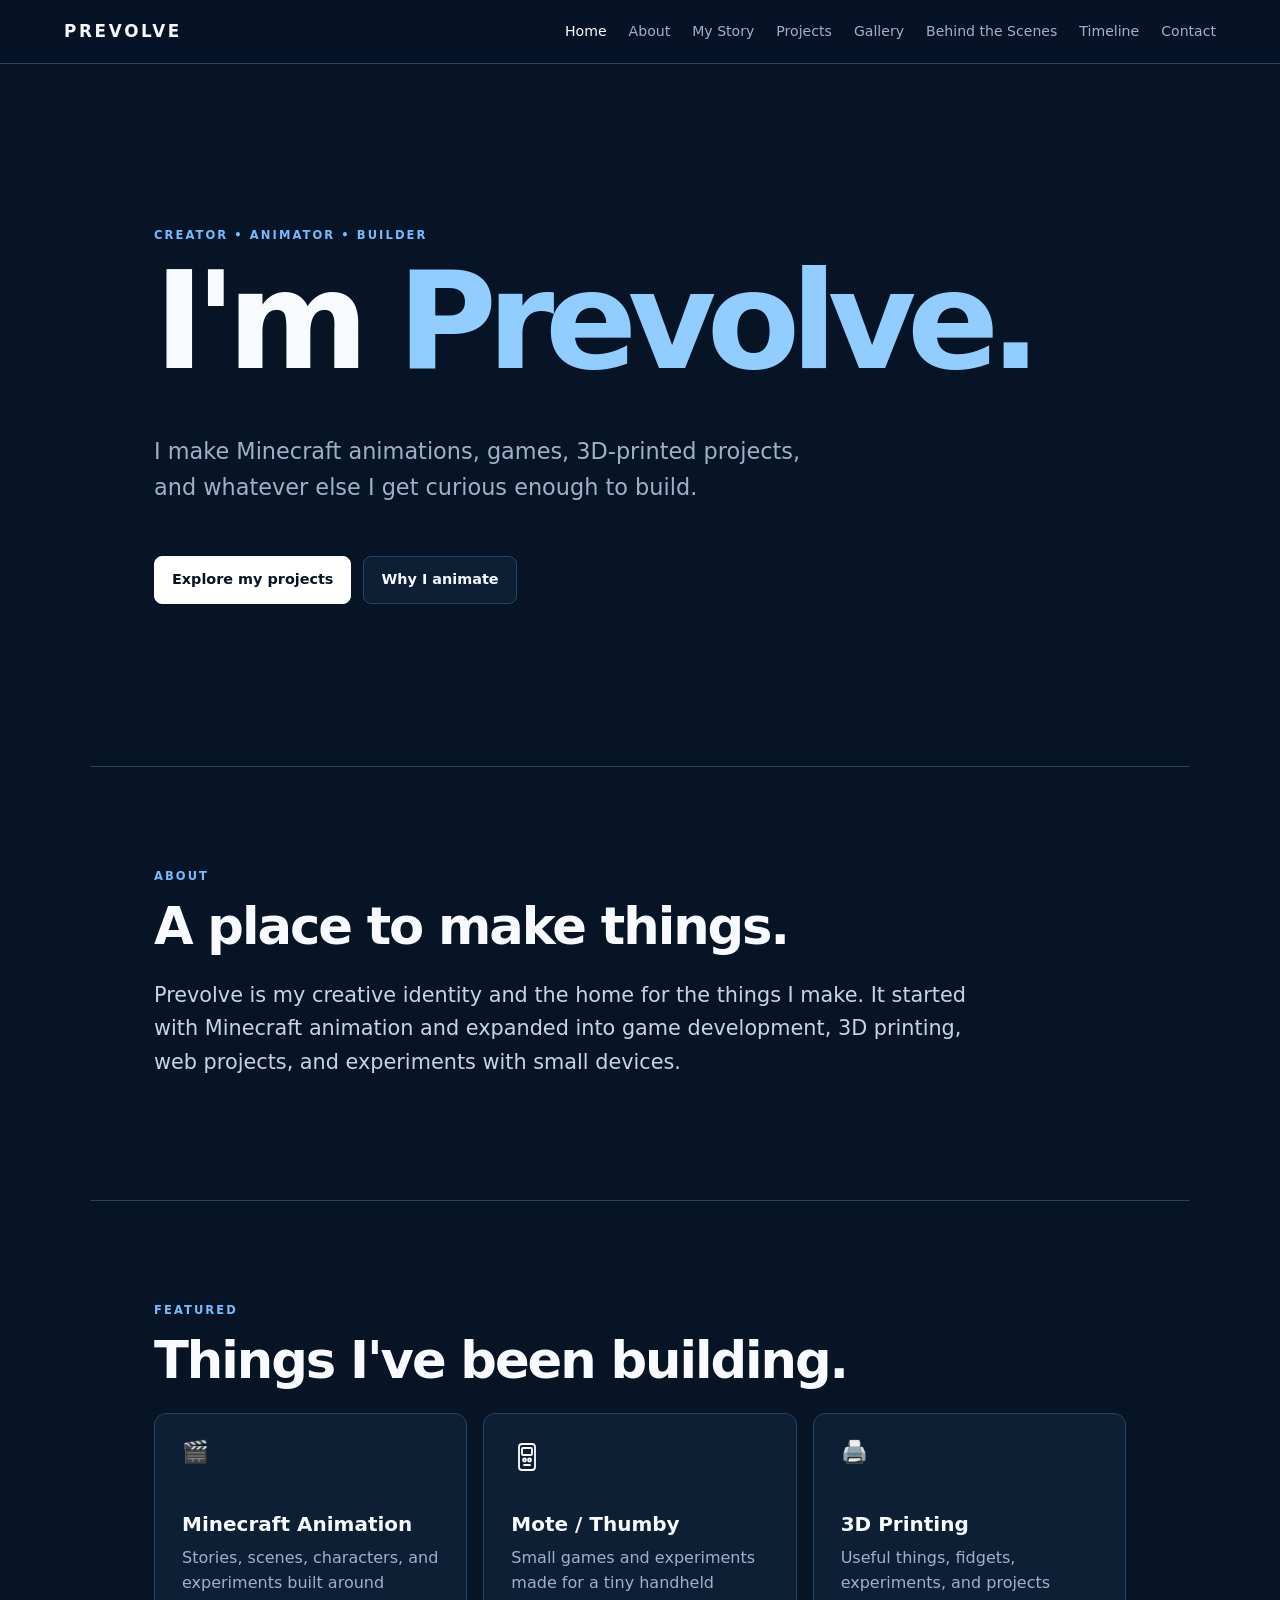
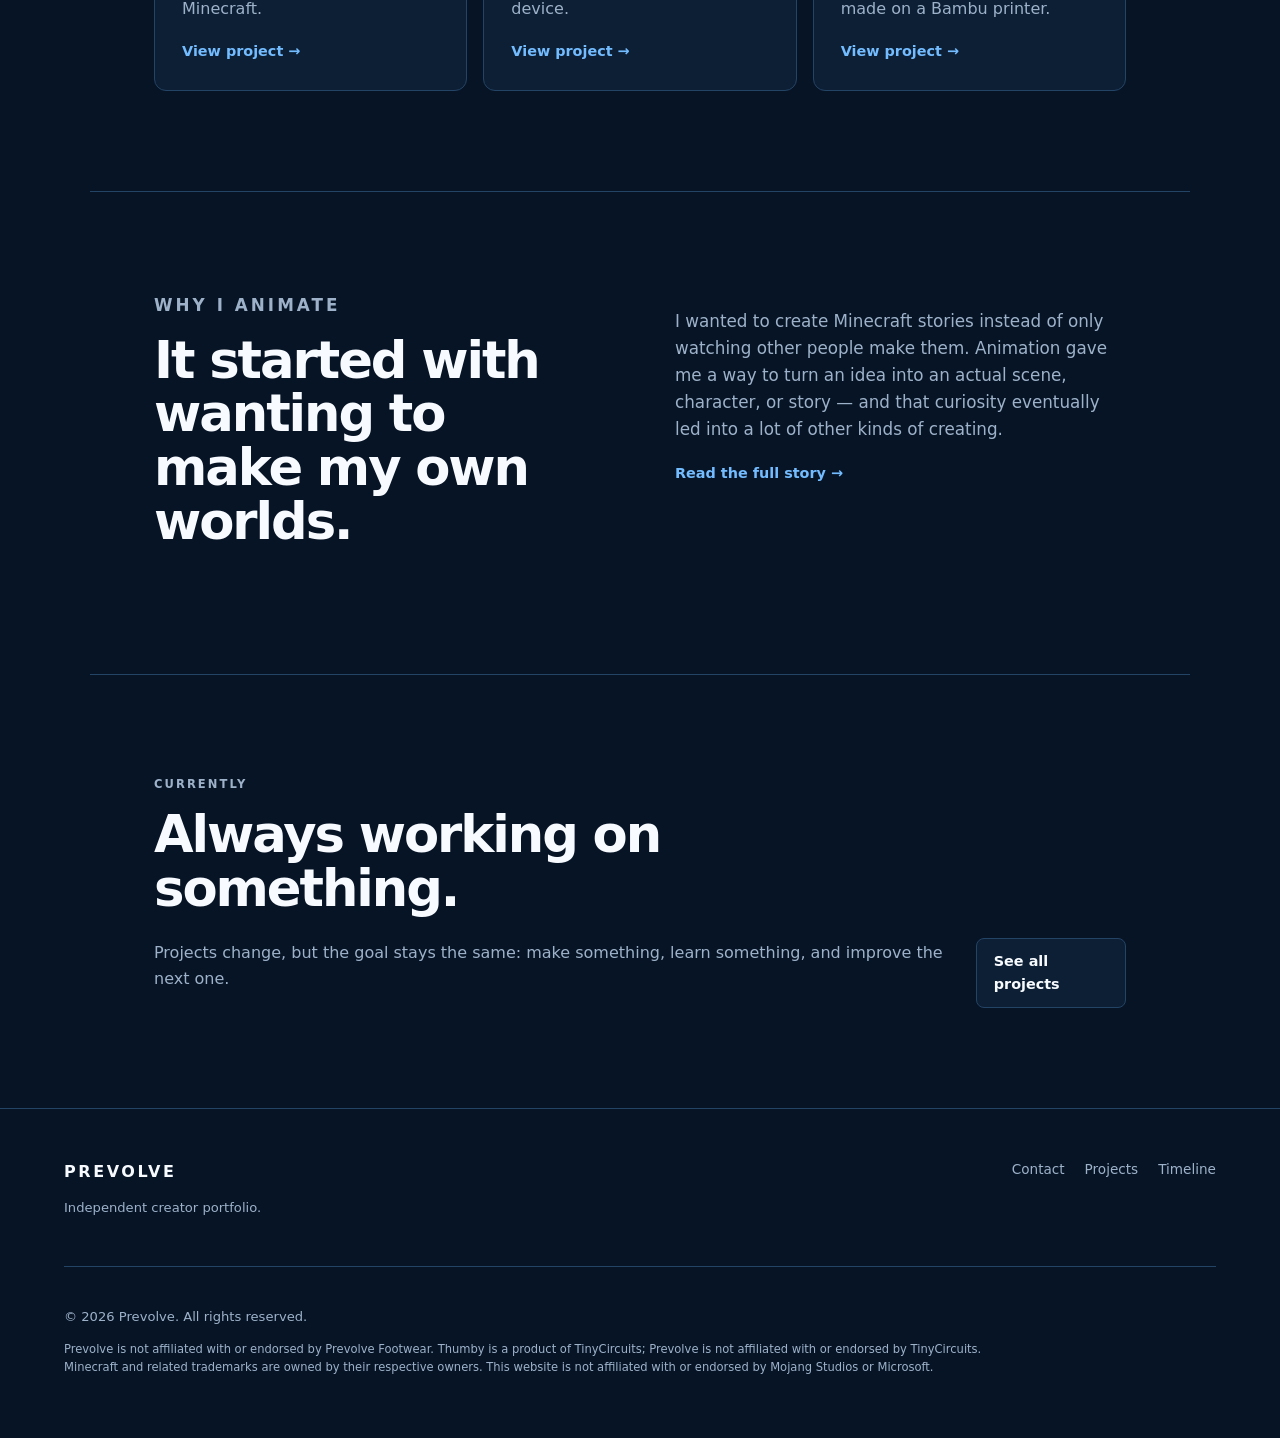
==== commit 3579aa5f: "Clarify independent trademark disclaimer" ====
--- a/index.html
+++ b/index.html
@@ -1 +1 @@
-<!doctype html><html lang="en"><head><meta charset="utf-8"><meta name="viewport" content="width=device-width, initial-scale=1"><meta name="description" content="About Prevolve — animation, games, 3D printing, and creative projects."><title>Prevolve — Creator & Projects</title><link rel="stylesheet" href="style.css"></head><body><header class="site-header"><a class="brand" href="index.html">PREVOLVE</a><button class="menu-toggle" aria-label="Open navigation">☰</button><nav class="nav" aria-label="Main navigation"><a class="active" href="index.html">Home</a><a href="about.html">About</a><a href="story.html">My Story</a><a href="projects.html">Projects</a><a href="gallery.html">Gallery</a><a href="behind-the-scenes.html">Behind the Scenes</a><a href="timeline.html">Timeline</a><a href="contact.html">Contact</a></nav></header><main><section class="hero"><p class="eyebrow">CREATOR • ANIMATOR • BUILDER</p><h1>I'm <span>Prevolve.</span></h1><p class="hero-text">I make Minecraft animations, games, 3D-printed projects, and whatever else I get curious enough to build.</p><div class="buttons"><a class="button primary" href="projects.html">Explore my projects</a><a class="button" href="story.html">Why I animate</a></div></section><section class="section"><div class="section-heading"><p class="eyebrow">ABOUT</p><h2>A place to make things.</h2></div><p class="large-copy">Prevolve is my creative identity and the home for the things I make. It started with Minecraft animation and expanded into game development, 3D printing, web projects, and experiments with small devices.</p></section><section class="section"><div class="section-heading"><p class="eyebrow">FEATURED</p><h2>Things I've been building.</h2></div><div class="cards three"><a class="card" href="projects.html#animation"><span class="card-icon">🎬</span><h3>Minecraft Animation</h3><p>Stories, scenes, characters, and experiments built around Minecraft.</p><span class="card-link">View project →</span></a><a class="card" href="projects.html#mote"><span class="card-icon thumby-icon"><svg viewBox="0 0 32 32" aria-hidden="true"><rect x="8" y="3" width="16" height="26" rx="3"/><rect x="11" y="7" width="10" height="7" rx="1"/><circle cx="13.5" cy="19" r="1.5"/><circle cx="18.5" cy="19" r="1.5"/><path d="M13 24h6"/></svg></span><h3>Mote / Thumby</h3><p>Small games and experiments made for a tiny handheld device.</p><span class="card-link">View project →</span></a><a class="card" href="projects.html#printing"><span class="card-icon">🖨️</span><h3>3D Printing</h3><p>Useful things, fidgets, experiments, and projects made on a Bambu printer.</p><span class="card-link">View project →</span></a></div></section><section class="section split"><div><p class="eyebrow">WHY I ANIMATE</p><h2>It started with wanting to make my own worlds.</h2></div><div><p>I wanted to create Minecraft stories instead of only watching other people make them. Animation gave me a way to turn an idea into an actual scene, character, or story — and that curiosity eventually led into a lot of other kinds of creating.</p><a class="text-link" href="story.html">Read the full story →</a></div></section><section class="section current"><div><p class="eyebrow">CURRENTLY</p><h2>Always working on something.</h2><p>Projects change, but the goal stays the same: make something, learn something, and improve the next one.</p></div><a class="button" href="projects.html">See all projects</a></section></main><footer class="site-footer"><div><strong>PREVOLVE</strong><p>Independent creator portfolio.</p></div><div class="footer-links"><a href="contact.html">Contact</a><a href="projects.html">Projects</a><a href="timeline.html">Timeline</a></div><div class="disclaimer"><p>© 2026 Prevolve. All rights reserved.</p><p>Prevolve is an independent creator identity and is not affiliated with, endorsed by, or sponsored by Prevolve Footwear, TinyCircuits, or any other company using the name “Prevolve.” Thumby is a product of TinyCircuits. This website is not affiliated with or endorsed by Mojang Studios, Microsoft, TinyCircuits, or any other third party mentioned on this site.</p></div></footer><script src="script.js"></script></body></html>+<!doctype html><html lang="en"><head><meta charset="utf-8"><meta name="viewport" content="width=device-width, initial-scale=1"><meta name="description" content="About Prevolve — animation, games, 3D printing, and creative projects."><title>Prevolve — Creator & Projects</title><link rel="stylesheet" href="style.css"></head><body><header class="site-header"><a class="brand" href="index.html">PREVOLVE</a><button class="menu-toggle" aria-label="Open navigation">☰</button><nav class="nav" aria-label="Main navigation"><a class="active" href="index.html">Home</a><a href="about.html">About</a><a href="story.html">My Story</a><a href="projects.html">Projects</a><a href="gallery.html">Gallery</a><a href="behind-the-scenes.html">Behind the Scenes</a><a href="timeline.html">Timeline</a><a href="contact.html">Contact</a></nav></header><main><section class="hero"><p class="eyebrow">CREATOR • ANIMATOR • BUILDER</p><h1>I'm <span>Prevolve.</span></h1><p class="hero-text">I make Minecraft animations, games, 3D-printed projects, and whatever else I get curious enough to build.</p><div class="buttons"><a class="button primary" href="projects.html">Explore my projects</a><a class="button" href="story.html">Why I animate</a></div></section><section class="section"><div class="section-heading"><p class="eyebrow">ABOUT</p><h2>A place to make things.</h2></div><p class="large-copy">Prevolve is my creative identity and the home for the things I make. It started with Minecraft animation and expanded into game development, 3D printing, web projects, and experiments with small devices.</p></section><section class="section"><div class="section-heading"><p class="eyebrow">FEATURED</p><h2>Things I've been building.</h2></div><div class="cards three"><a class="card" href="projects.html#animation"><span class="card-icon">🎬</span><h3>Minecraft Animation</h3><p>Stories, scenes, characters, and experiments built around Minecraft.</p><span class="card-link">View project →</span></a><a class="card" href="projects.html#mote"><span class="card-icon thumby-icon"><svg viewBox="0 0 32 32" aria-hidden="true"><rect x="8" y="3" width="16" height="26" rx="3"/><rect x="11" y="7" width="10" height="7" rx="1"/><circle cx="13.5" cy="19" r="1.5"/><circle cx="18.5" cy="19" r="1.5"/><path d="M13 24h6"/></svg></span><h3>Mote / Thumby</h3><p>Small games and experiments made for a tiny handheld device.</p><span class="card-link">View project →</span></a><a class="card" href="projects.html#printing"><span class="card-icon">🖨️</span><h3>3D Printing</h3><p>Useful things, fidgets, experiments, and projects made on a Bambu printer.</p><span class="card-link">View project →</span></a></div></section><section class="section split"><div><p class="eyebrow">WHY I ANIMATE</p><h2>It started with wanting to make my own worlds.</h2></div><div><p>I wanted to create Minecraft stories instead of only watching other people make them. Animation gave me a way to turn an idea into an actual scene, character, or story — and that curiosity eventually led into a lot of other kinds of creating.</p><a class="text-link" href="story.html">Read the full story →</a></div></section><section class="section current"><div><p class="eyebrow">CURRENTLY</p><h2>Always working on something.</h2><p>Projects change, but the goal stays the same: make something, learn something, and improve the next one.</p></div><a class="button" href="projects.html">See all projects</a></section></main><footer class="site-footer"><div><strong>PREVOLVE</strong><p>Independent creator portfolio.</p></div><div class="footer-links"><a href="contact.html">Contact</a><a href="projects.html">Projects</a><a href="timeline.html">Timeline</a></div><div class="disclaimer"><p>© 2026 Prevolve. All rights reserved.</p><p>Prevolve is not affiliated with or endorsed by Prevolve Footwear. Thumby is a product of TinyCircuits; Prevolve is not affiliated with or endorsed by TinyCircuits. Minecraft and related trademarks are owned by their respective owners. This website is not affiliated with or endorsed by Mojang Studios or Microsoft.</p></div></footer><script src="script.js"></script></body></html>
--- a/style.css
+++ b/style.css
@@ -1 +1 @@
-:root{--bg:#071426;--panel:#0d1f35;--panel2:#122a47;--text:#f7fbff;--muted:#9db2c9;--line:#244465;--accent:#55adff;--blue:#318cff}*{box-sizing:border-box}html{scroll-behavior:smooth}body{margin:0;background:var(--bg);color:var(--text);font-family:Inter,ui-sans-serif,system-ui,-apple-system,BlinkMacSystemFont,"Segoe UI",sans-serif;line-height:1.6}a{color:inherit;text-decoration:none}.site-header{position:sticky;top:0;z-index:20;display:flex;align-items:center;justify-content:space-between;padding:18px 5vw;background:rgba(7,20,38,.92);border-bottom:1px solid var(--line);backdrop-filter:blur(14px)}.brand{font-weight:900;letter-spacing:.16em;font-size:1.05rem}.nav{display:flex;gap:22px;align-items:center}.nav a{font-size:.88rem;color:var(--muted);transition:.2s}.nav a:hover,.nav a.active{color:#fff}.menu-toggle{display:none;background:none;border:0;color:#fff;font-size:1.4rem}.hero{min-height:78vh;display:flex;flex-direction:column;justify-content:center;max-width:1100px;margin:auto;padding:90px 5vw}.eyebrow{font-size:.72rem;letter-spacing:.18em;font-weight:800;color:#72bcff;margin:0 0 15px}.hero h1{font-size:clamp(4rem,11vw,8.5rem);line-height:.9;letter-spacing:-.07em;margin:0 0 30px}.hero h1 span{color:#91ceff}.hero-text{font-size:clamp(1.1rem,2vw,1.4rem);color:var(--muted);max-width:680px}.buttons{display:flex;gap:12px;flex-wrap:wrap;margin-top:28px}.button{display:inline-block;border:1px solid var(--line);padding:11px 17px;border-radius:8px;font-weight:700;font-size:.9rem;background:var(--panel);transition:.2s}.button:hover{transform:translateY(-2px);border-color:#4a80b0}.button.primary{background:#fff;color:#071426;border-color:#fff}.section{max-width:1100px;margin:auto;padding:100px 5vw;border-top:1px solid var(--line)}.section-heading h2,.split h2,.current h2{font-size:clamp(2rem,4vw,3.5rem);letter-spacing:-.04em;line-height:1.05;margin:0 0 25px}.large-copy{max-width:850px;color:#c4d5e7;font-size:1.3rem}.cards{display:grid;gap:16px}.cards.three{grid-template-columns:repeat(3,1fr)}.card{background:var(--panel);border:1px solid var(--line);border-radius:12px;padding:27px;transition:.25s;display:flex;flex-direction:column;min-height:270px}.card:hover{transform:translateY(-5px);background:var(--panel2);border-color:#3b6d99}.card-icon{display:block;width:32px;height:32px;margin-bottom:auto;color:#fff}.card-icon svg{display:block;width:100%;height:100%;fill:none;stroke:currentColor;stroke-width:1.8;stroke-linecap:round;stroke-linejoin:round}.card h3{font-size:1.25rem;margin:35px 0 5px}.card p{color:var(--muted);margin:0 0 18px}.card-link,.text-link{font-weight:700;font-size:.9rem;color:#72bcff}.split{display:grid;grid-template-columns:1fr 1fr;gap:70px}.split p{color:var(--muted);font-size:1.05rem}.current{display:flex;justify-content:space-between;align-items:end;gap:30px}.current p{color:var(--muted)}.site-footer{border-top:1px solid var(--line);padding:50px 5vw;display:grid;grid-template-columns:1fr auto;gap:35px;max-width:1300px;margin:auto}.site-footer strong{letter-spacing:.16em}.site-footer p{color:var(--muted);font-size:.82rem}.footer-links{display:flex;gap:20px;align-items:start}.footer-links a{font-size:.85rem;color:var(--muted)}.footer-links a:hover{color:#fff}.disclaimer{grid-column:1/-1;border-top:1px solid var(--line);padding-top:25px}.disclaimer p:last-child{font-size:.72rem;max-width:950px}@media(max-width:800px){.menu-toggle{display:block}.nav{display:none;position:absolute;left:0;right:0;top:65px;background:var(--bg);border-bottom:1px solid var(--line);padding:18px 5vw;flex-direction:column;align-items:flex-start}.nav.open{display:flex}.cards.three,.split{grid-template-columns:1fr}.current{display:block}.current .button{margin-top:20px}.site-footer{grid-template-columns:1fr}.footer-links{flex-wrap:wrap}.hero{min-height:70vh;padding-top:65px}}+:root{--bg:#071426;--panel:#0d1f35;--panel2:#122a47;--text:#f7fbff;--muted:#9db2c9;--line:#244465;--accent:#55adff;--blue:#318cff}*{box-sizing:border-box}html{scroll-behavior:smooth}body{margin:0;background:var(--bg);color:var(--text);font-family:Inter,ui-sans-serif,system-ui,-apple-system,BlinkMacSystemFont,"Segoe UI",sans-serif;line-height:1.6}a{color:inherit;text-decoration:none}.site-header{position:sticky;top:0;z-index:20;display:flex;align-items:center;justify-content:space-between;padding:18px 5vw;background:rgba(7,20,38,.92);border-bottom:1px solid var(--line);backdrop-filter:blur(14px)}.brand{font-weight:900;letter-spacing:.16em;font-size:1.05rem}.nav{display:flex;gap:22px;align-items:center}.nav a{font-size:.88rem;color:var(--muted);transition:.2s}.nav a:hover,.nav a.active{color:#fff}.menu-toggle{display:none;background:none;border:0;color:#fff;font-size:1.4rem}.hero{min-height:78vh;display:flex;flex-direction:column;justify-content:center;max-width:1100px;margin:auto;padding:90px 5vw}.eyebrow{font-size:.72rem;letter-spacing:.18em;font-weight:800;color:#72bcff;margin:0 0 15px}.hero h1{font-size:clamp(4rem,11vw,8.5rem);line-height:.9;letter-spacing:-.07em;margin:0 0 30px}.hero h1 span{color:#91ceff}.hero-text{font-size:clamp(1.1rem,2vw,1.4rem);color:var(--muted);max-width:680px}.buttons{display:flex;gap:12px;flex-wrap:wrap;margin-top:28px}.button{display:inline-block;border:1px solid var(--line);padding:11px 17px;border-radius:8px;font-weight:700;font-size:.9rem;background:var(--panel);transition:.2s}.button:hover{transform:translateY(-2px);border-color:#4a80b0}.button.primary{background:#fff;color:#071426;border-color:#fff}.section{max-width:1100px;margin:auto;padding:100px 5vw;border-top:1px solid var(--line)}.section-heading h2,.split h2,.current h2{font-size:clamp(2rem,4vw,3.5rem);letter-spacing:-.04em;line-height:1.05;margin:0 0 25px}.large-copy{max-width:850px;color:#c4d5e7;font-size:1.3rem}.cards{display:grid;gap:16px}.cards.three{grid-template-columns:repeat(3,1fr)}.card{background:var(--panel);border:1px solid var(--line);border-radius:12px;padding:27px;transition:.25s;display:flex;flex-direction:column;min-height:270px}.card:hover{transform:translateY(-5px);background:var(--panel2);border-color:#3b6d99}.card-icon{display:block;width:32px;height:32px;margin-bottom:auto;color:#fff;font-size:1.35rem;line-height:1}.card-icon svg{display:block;width:100%;height:100%;fill:none;stroke:currentColor;stroke-width:1.8;stroke-linecap:round;stroke-linejoin:round}.card h3{font-size:1.25rem;margin:35px 0 5px}.card p{color:var(--muted);margin:0 0 18px}.card-link,.text-link{font-weight:700;font-size:.9rem;color:#72bcff}.split{display:grid;grid-template-columns:1fr 1fr;gap:70px}.split p{color:var(--muted);font-size:1.05rem}.current{display:flex;justify-content:space-between;align-items:end;gap:30px}.current p{color:var(--muted)}.site-footer{border-top:1px solid var(--line);padding:50px 5vw;display:grid;grid-template-columns:1fr auto;gap:35px;max-width:1300px;margin:auto}.site-footer strong{letter-spacing:.16em}.site-footer p{color:var(--muted);font-size:.82rem}.footer-links{display:flex;gap:20px;align-items:start}.footer-links a{font-size:.85rem;color:var(--muted)}.footer-links a:hover{color:#fff}.disclaimer{grid-column:1/-1;border-top:1px solid var(--line);padding-top:25px}.disclaimer p:last-child{font-size:.72rem;max-width:950px}@media(max-width:800px){.menu-toggle{display:block}.nav{display:none;position:absolute;left:0;right:0;top:65px;background:var(--bg);border-bottom:1px solid var(--line);padding:18px 5vw;flex-direction:column;align-items:flex-start}.nav.open{display:flex}.cards.three,.split{grid-template-columns:1fr}.current{display:block}.current .button{margin-top:20px}.site-footer{grid-template-columns:1fr}.footer-links{flex-wrap:wrap}.hero{min-height:70vh;padding-top:65px}}
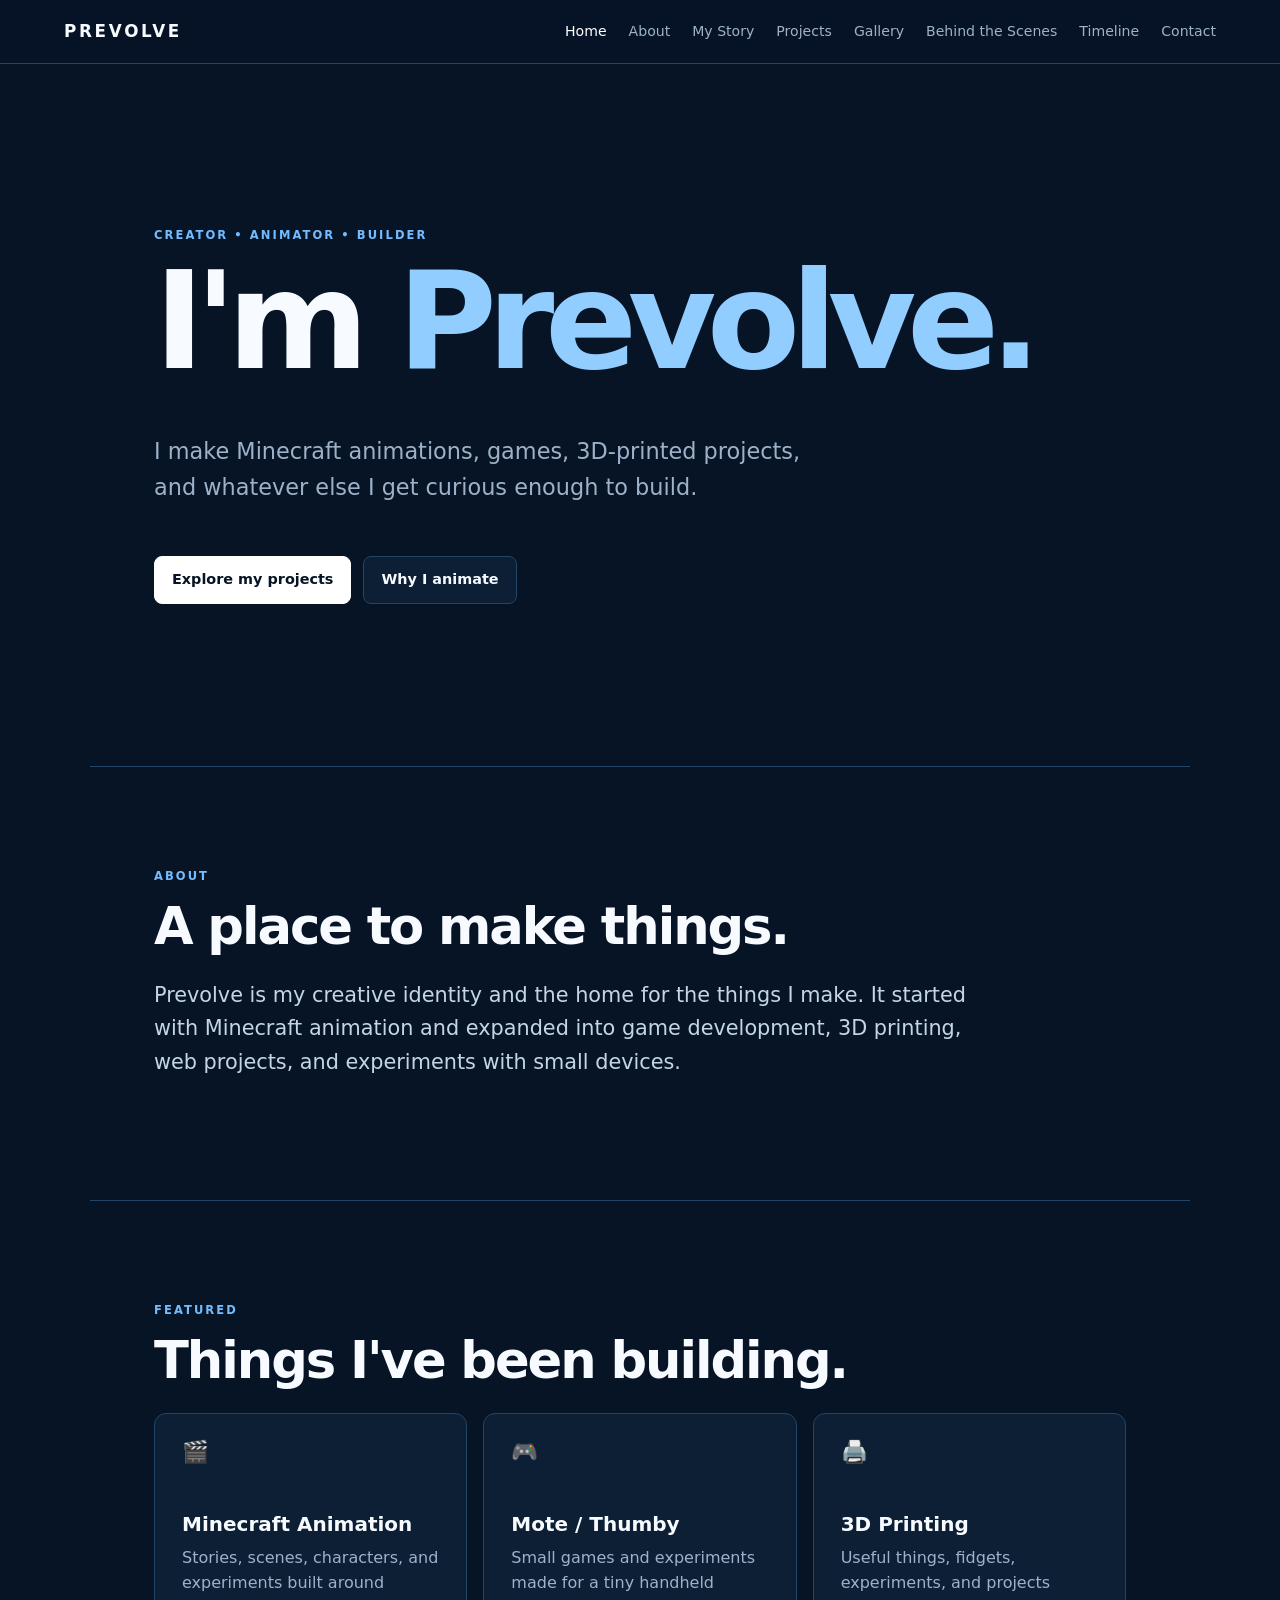
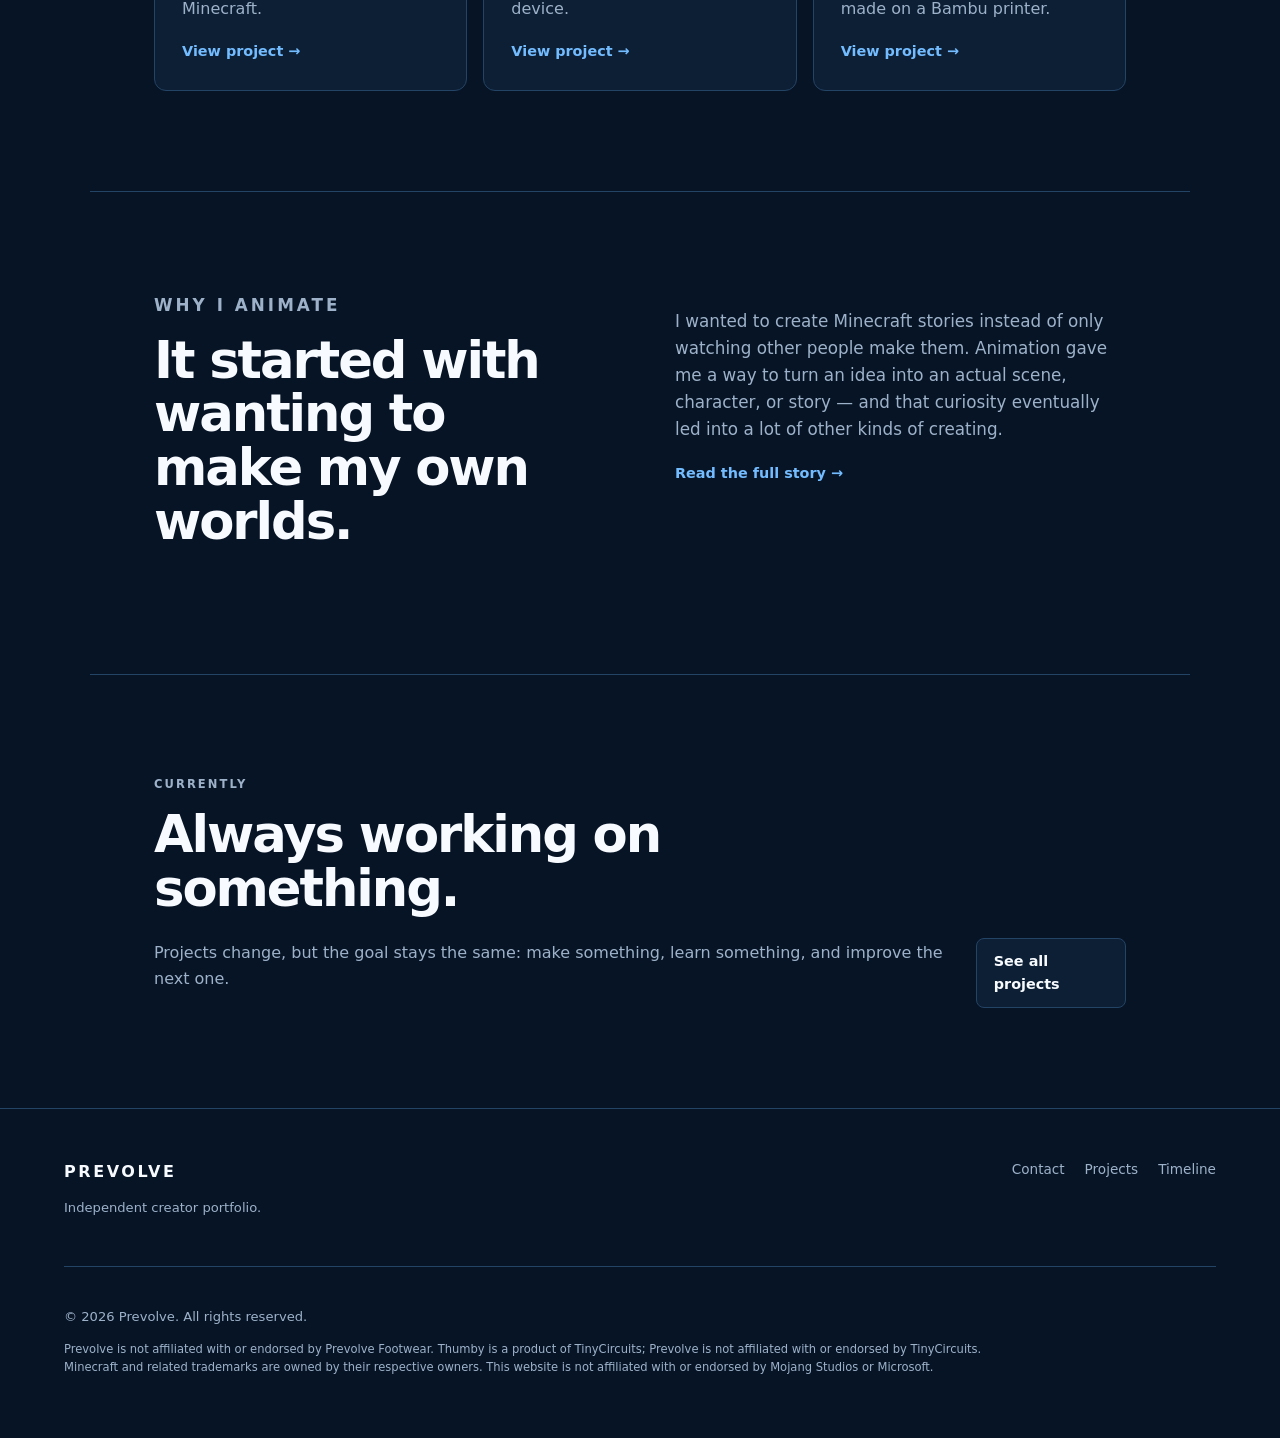
==== commit 8d4afa49: "Restore controller emoji for Thumby card" ====
--- a/index.html
+++ b/index.html
@@ -1 +1 @@
-<!doctype html><html lang="en"><head><meta charset="utf-8"><meta name="viewport" content="width=device-width, initial-scale=1"><meta name="description" content="About Prevolve — animation, games, 3D printing, and creative projects."><title>Prevolve — Creator & Projects</title><link rel="stylesheet" href="style.css"></head><body><header class="site-header"><a class="brand" href="index.html">PREVOLVE</a><button class="menu-toggle" aria-label="Open navigation">☰</button><nav class="nav" aria-label="Main navigation"><a class="active" href="index.html">Home</a><a href="about.html">About</a><a href="story.html">My Story</a><a href="projects.html">Projects</a><a href="gallery.html">Gallery</a><a href="behind-the-scenes.html">Behind the Scenes</a><a href="timeline.html">Timeline</a><a href="contact.html">Contact</a></nav></header><main><section class="hero"><p class="eyebrow">CREATOR • ANIMATOR • BUILDER</p><h1>I'm <span>Prevolve.</span></h1><p class="hero-text">I make Minecraft animations, games, 3D-printed projects, and whatever else I get curious enough to build.</p><div class="buttons"><a class="button primary" href="projects.html">Explore my projects</a><a class="button" href="story.html">Why I animate</a></div></section><section class="section"><div class="section-heading"><p class="eyebrow">ABOUT</p><h2>A place to make things.</h2></div><p class="large-copy">Prevolve is my creative identity and the home for the things I make. It started with Minecraft animation and expanded into game development, 3D printing, web projects, and experiments with small devices.</p></section><section class="section"><div class="section-heading"><p class="eyebrow">FEATURED</p><h2>Things I've been building.</h2></div><div class="cards three"><a class="card" href="projects.html#animation"><span class="card-icon">🎬</span><h3>Minecraft Animation</h3><p>Stories, scenes, characters, and experiments built around Minecraft.</p><span class="card-link">View project →</span></a><a class="card" href="projects.html#mote"><span class="card-icon thumby-icon"><svg viewBox="0 0 32 32" aria-hidden="true"><rect x="8" y="3" width="16" height="26" rx="3"/><rect x="11" y="7" width="10" height="7" rx="1"/><circle cx="13.5" cy="19" r="1.5"/><circle cx="18.5" cy="19" r="1.5"/><path d="M13 24h6"/></svg></span><h3>Mote / Thumby</h3><p>Small games and experiments made for a tiny handheld device.</p><span class="card-link">View project →</span></a><a class="card" href="projects.html#printing"><span class="card-icon">🖨️</span><h3>3D Printing</h3><p>Useful things, fidgets, experiments, and projects made on a Bambu printer.</p><span class="card-link">View project →</span></a></div></section><section class="section split"><div><p class="eyebrow">WHY I ANIMATE</p><h2>It started with wanting to make my own worlds.</h2></div><div><p>I wanted to create Minecraft stories instead of only watching other people make them. Animation gave me a way to turn an idea into an actual scene, character, or story — and that curiosity eventually led into a lot of other kinds of creating.</p><a class="text-link" href="story.html">Read the full story →</a></div></section><section class="section current"><div><p class="eyebrow">CURRENTLY</p><h2>Always working on something.</h2><p>Projects change, but the goal stays the same: make something, learn something, and improve the next one.</p></div><a class="button" href="projects.html">See all projects</a></section></main><footer class="site-footer"><div><strong>PREVOLVE</strong><p>Independent creator portfolio.</p></div><div class="footer-links"><a href="contact.html">Contact</a><a href="projects.html">Projects</a><a href="timeline.html">Timeline</a></div><div class="disclaimer"><p>© 2026 Prevolve. All rights reserved.</p><p>Prevolve is not affiliated with or endorsed by Prevolve Footwear. Thumby is a product of TinyCircuits; Prevolve is not affiliated with or endorsed by TinyCircuits. Minecraft and related trademarks are owned by their respective owners. This website is not affiliated with or endorsed by Mojang Studios or Microsoft.</p></div></footer><script src="script.js"></script></body></html>+<!doctype html><html lang="en"><head><meta charset="utf-8"><meta name="viewport" content="width=device-width, initial-scale=1"><meta name="description" content="About Prevolve — animation, games, 3D printing, and creative projects."><title>Prevolve — Creator & Projects</title><link rel="stylesheet" href="style.css"></head><body><header class="site-header"><a class="brand" href="index.html">PREVOLVE</a><button class="menu-toggle" aria-label="Open navigation">☰</button><nav class="nav" aria-label="Main navigation"><a class="active" href="index.html">Home</a><a href="about.html">About</a><a href="story.html">My Story</a><a href="projects.html">Projects</a><a href="gallery.html">Gallery</a><a href="behind-the-scenes.html">Behind the Scenes</a><a href="timeline.html">Timeline</a><a href="contact.html">Contact</a></nav></header><main><section class="hero"><p class="eyebrow">CREATOR • ANIMATOR • BUILDER</p><h1>I'm <span>Prevolve.</span></h1><p class="hero-text">I make Minecraft animations, games, 3D-printed projects, and whatever else I get curious enough to build.</p><div class="buttons"><a class="button primary" href="projects.html">Explore my projects</a><a class="button" href="story.html">Why I animate</a></div></section><section class="section"><div class="section-heading"><p class="eyebrow">ABOUT</p><h2>A place to make things.</h2></div><p class="large-copy">Prevolve is my creative identity and the home for the things I make. It started with Minecraft animation and expanded into game development, 3D printing, web projects, and experiments with small devices.</p></section><section class="section"><div class="section-heading"><p class="eyebrow">FEATURED</p><h2>Things I've been building.</h2></div><div class="cards three"><a class="card" href="projects.html#animation"><span class="card-icon">🎬</span><h3>Minecraft Animation</h3><p>Stories, scenes, characters, and experiments built around Minecraft.</p><span class="card-link">View project →</span></a><a class="card" href="projects.html#mote"><span class="card-icon">🎮</span><h3>Mote / Thumby</h3><p>Small games and experiments made for a tiny handheld device.</p><span class="card-link">View project →</span></a><a class="card" href="projects.html#printing"><span class="card-icon">🖨️</span><h3>3D Printing</h3><p>Useful things, fidgets, experiments, and projects made on a Bambu printer.</p><span class="card-link">View project →</span></a></div></section><section class="section split"><div><p class="eyebrow">WHY I ANIMATE</p><h2>It started with wanting to make my own worlds.</h2></div><div><p>I wanted to create Minecraft stories instead of only watching other people make them. Animation gave me a way to turn an idea into an actual scene, character, or story — and that curiosity eventually led into a lot of other kinds of creating.</p><a class="text-link" href="story.html">Read the full story →</a></div></section><section class="section current"><div><p class="eyebrow">CURRENTLY</p><h2>Always working on something.</h2><p>Projects change, but the goal stays the same: make something, learn something, and improve the next one.</p></div><a class="button" href="projects.html">See all projects</a></section></main><footer class="site-footer"><div><strong>PREVOLVE</strong><p>Independent creator portfolio.</p></div><div class="footer-links"><a href="contact.html">Contact</a><a href="projects.html">Projects</a><a href="timeline.html">Timeline</a></div><div class="disclaimer"><p>© 2026 Prevolve. All rights reserved.</p><p>Prevolve is not affiliated with or endorsed by Prevolve Footwear. Thumby is a product of TinyCircuits; Prevolve is not affiliated with or endorsed by TinyCircuits. Minecraft and related trademarks are owned by their respective owners. This website is not affiliated with or endorsed by Mojang Studios or Microsoft.</p></div></footer><script src="script.js"></script></body></html>
